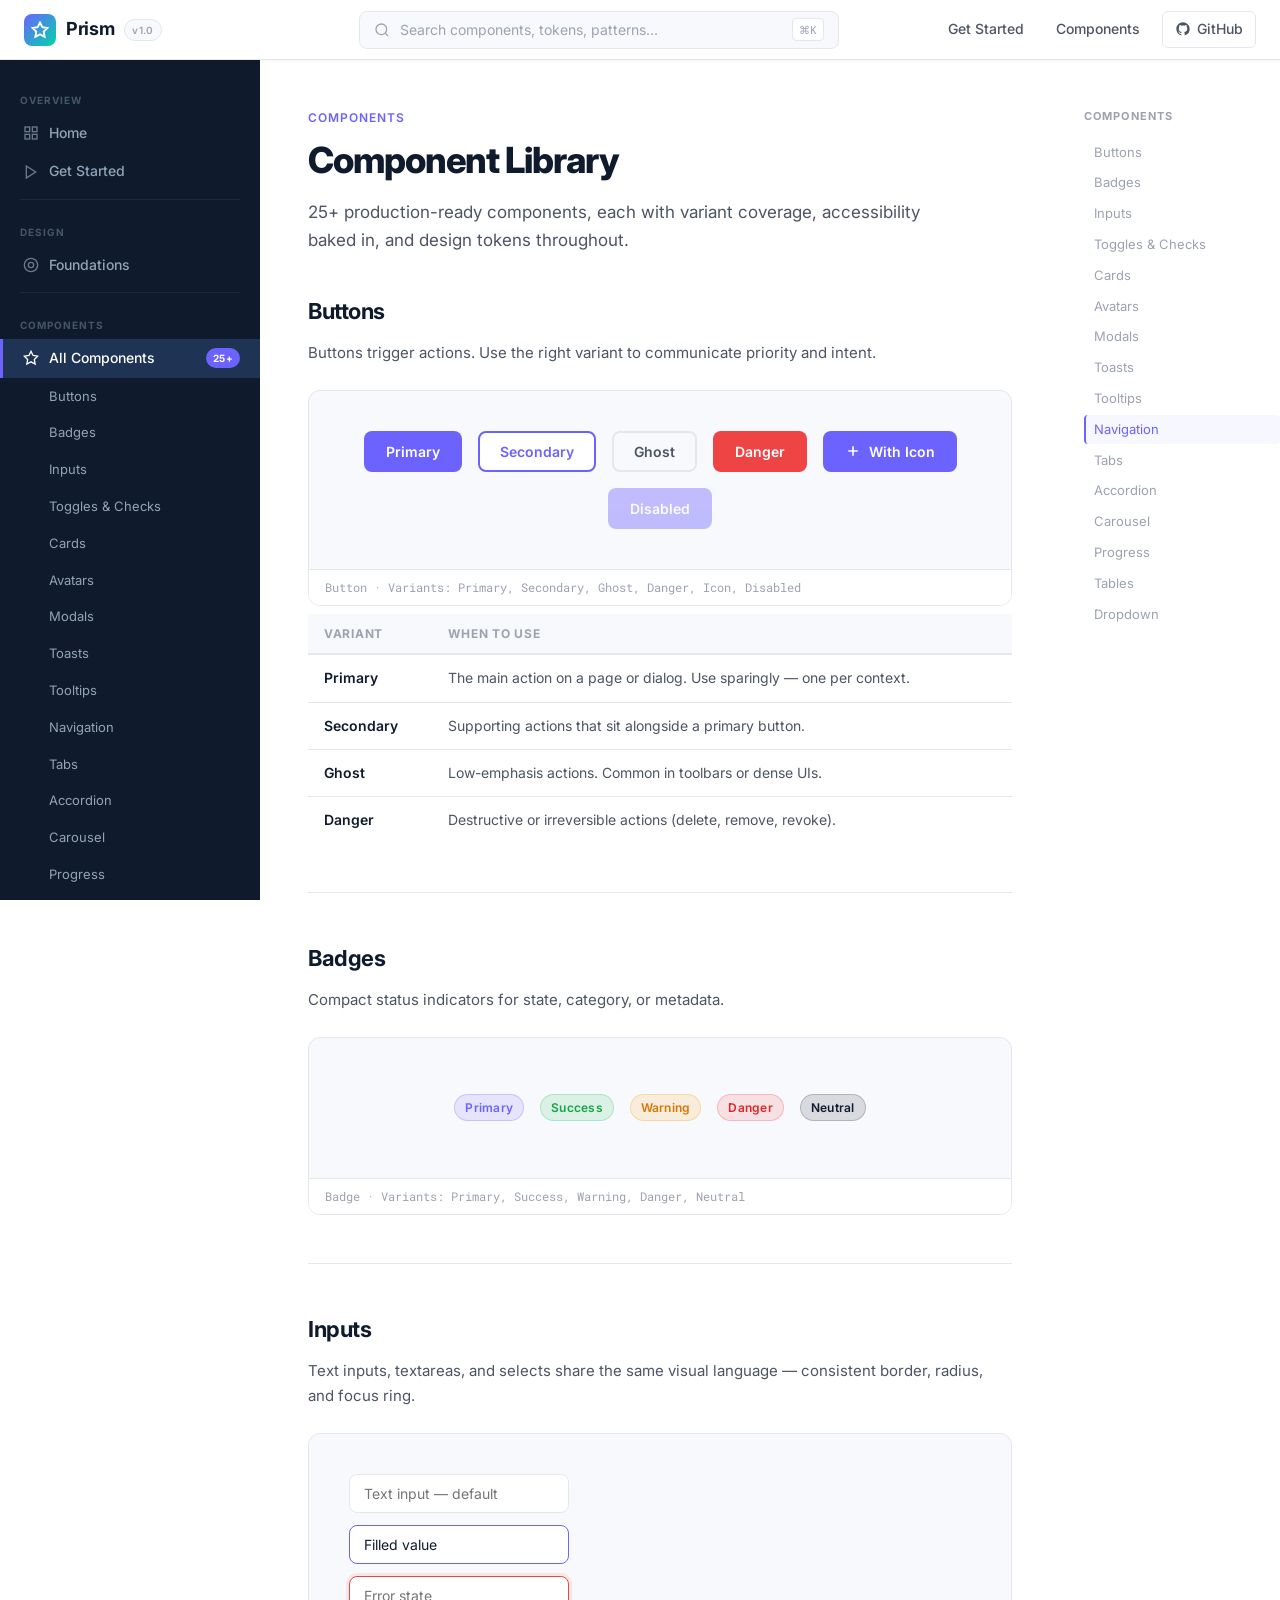
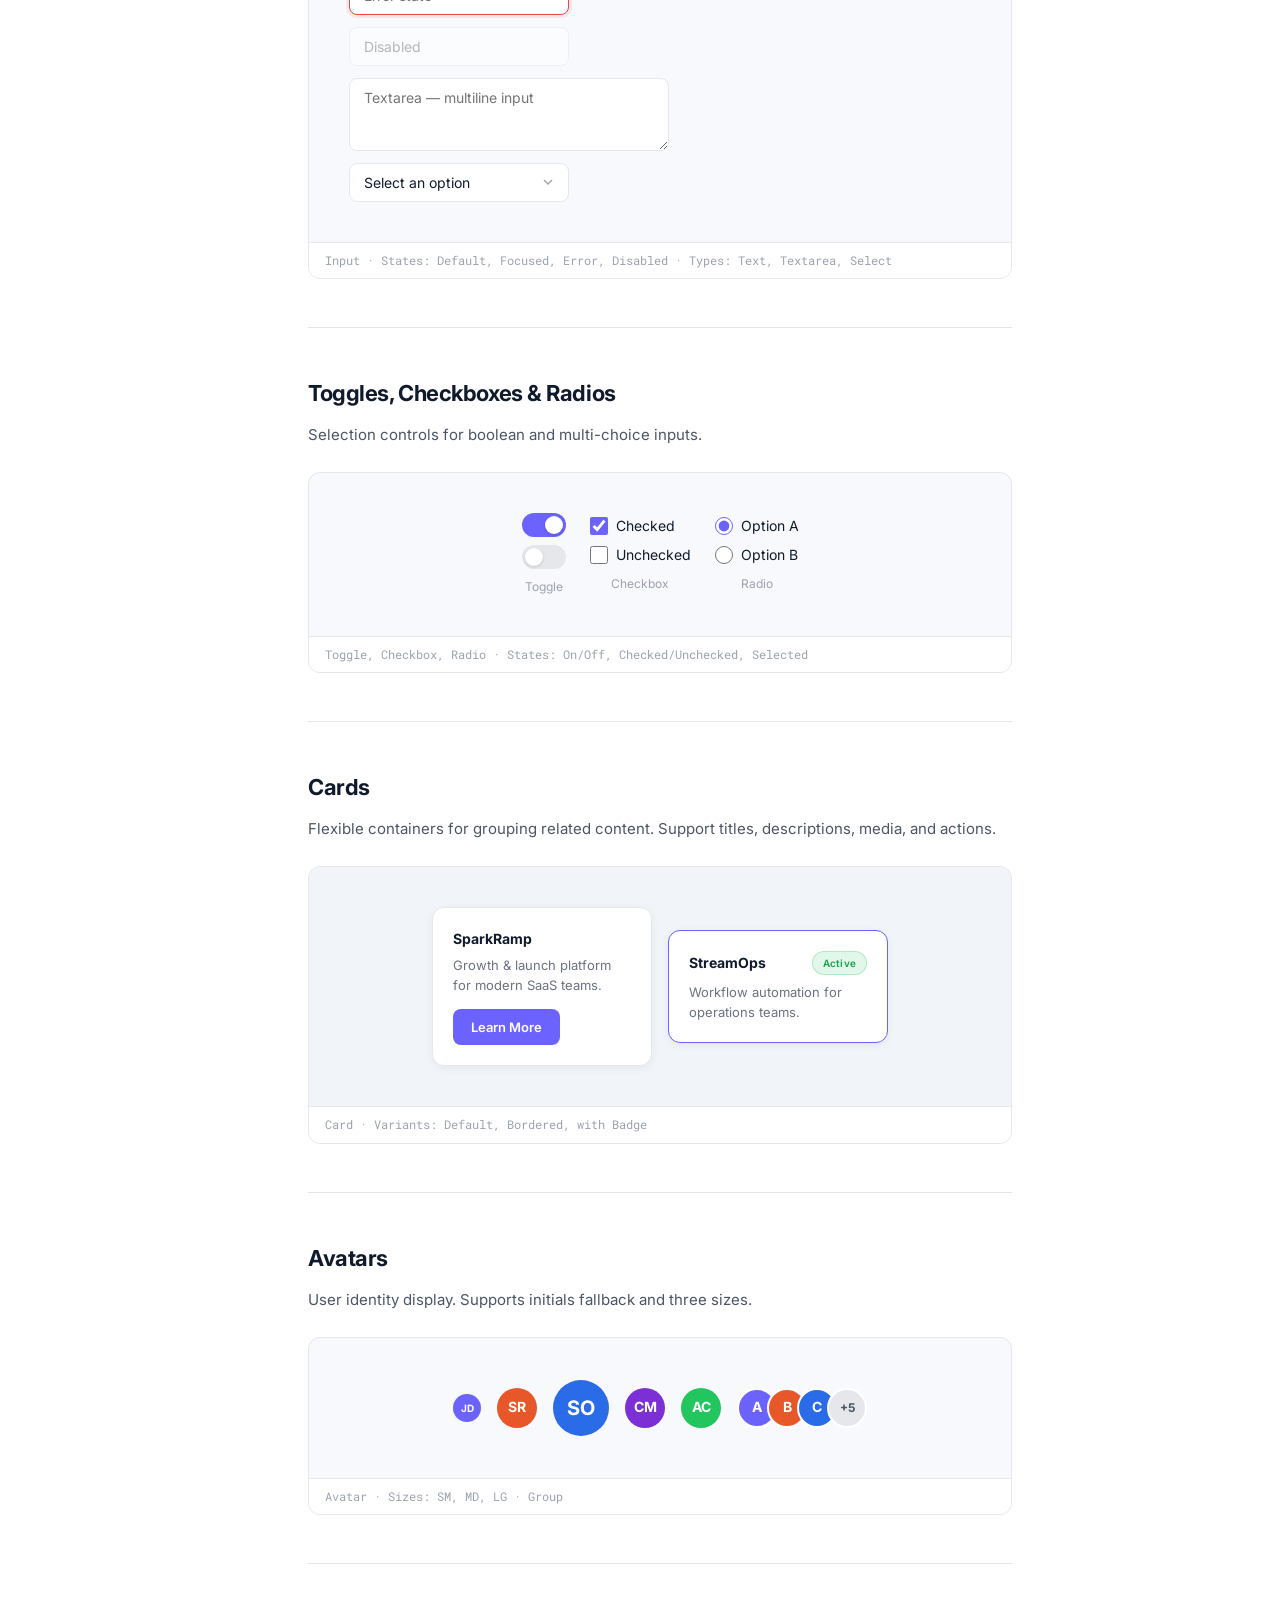
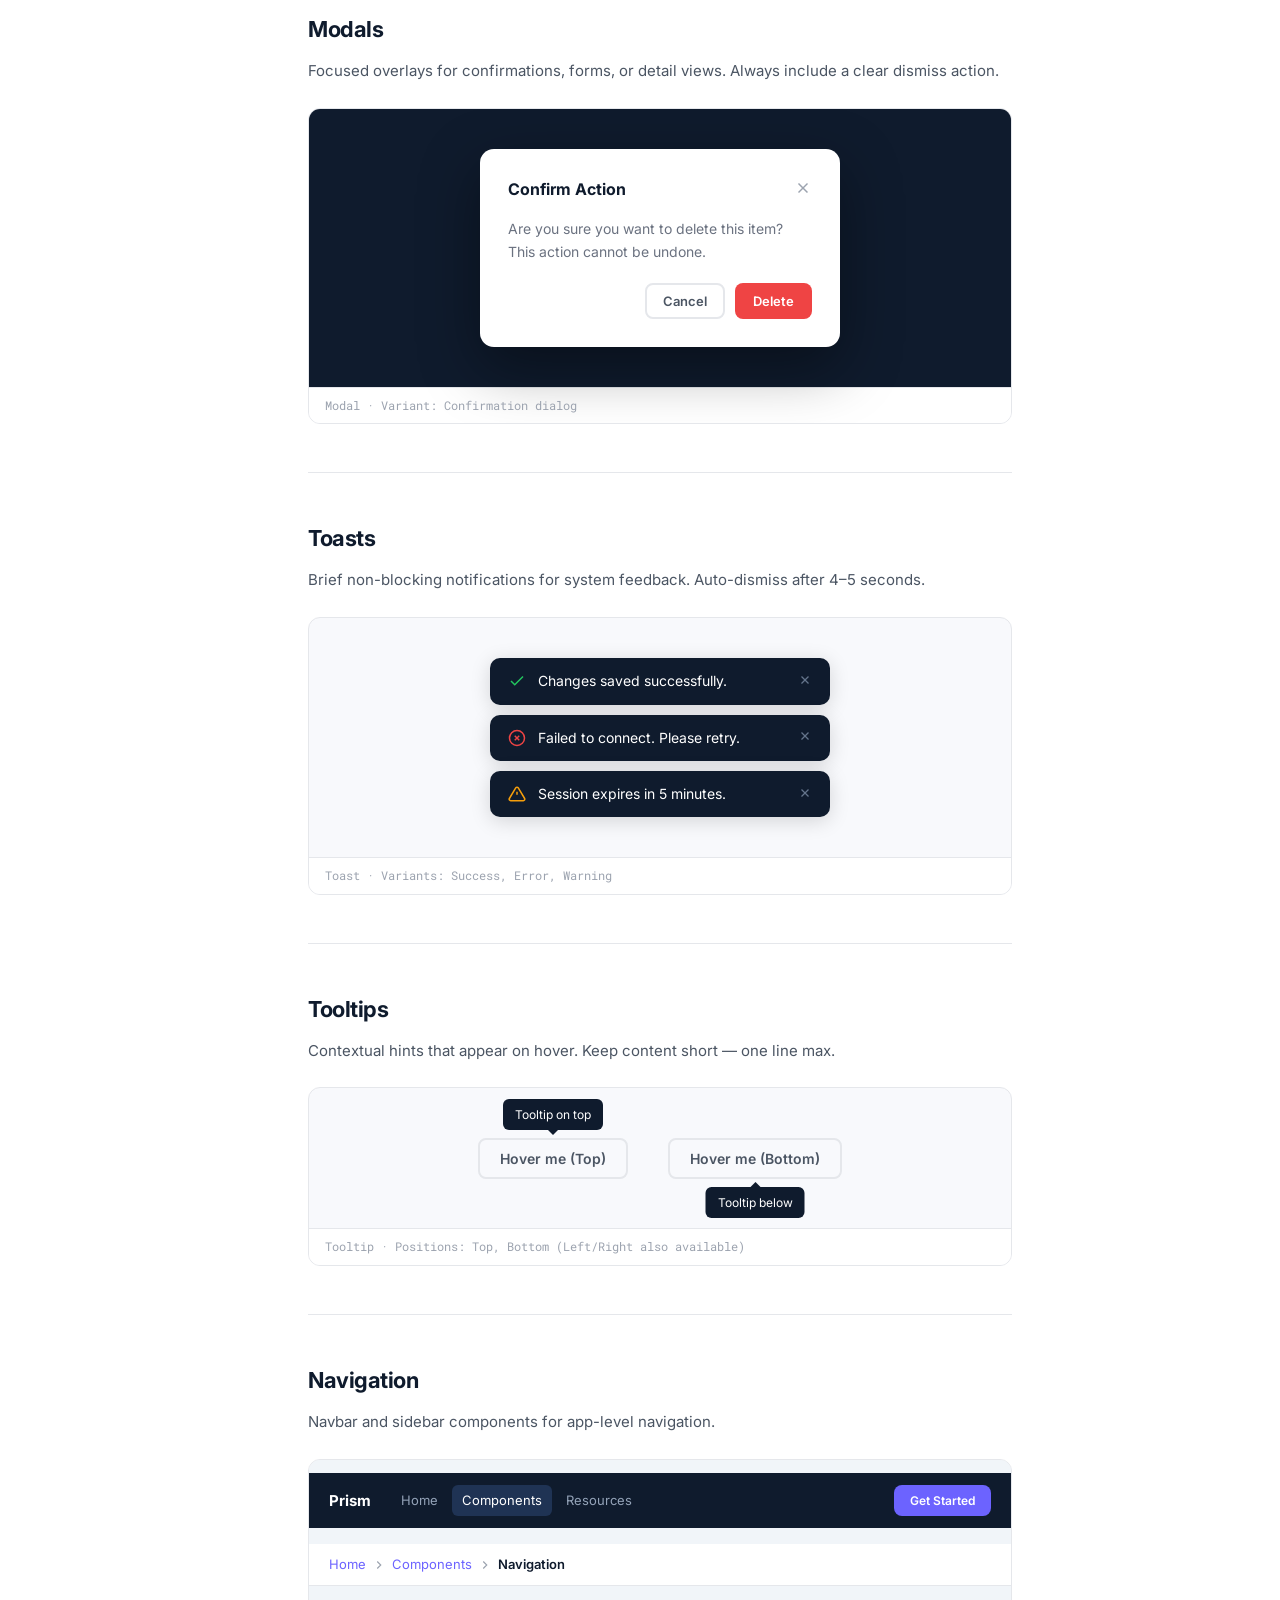
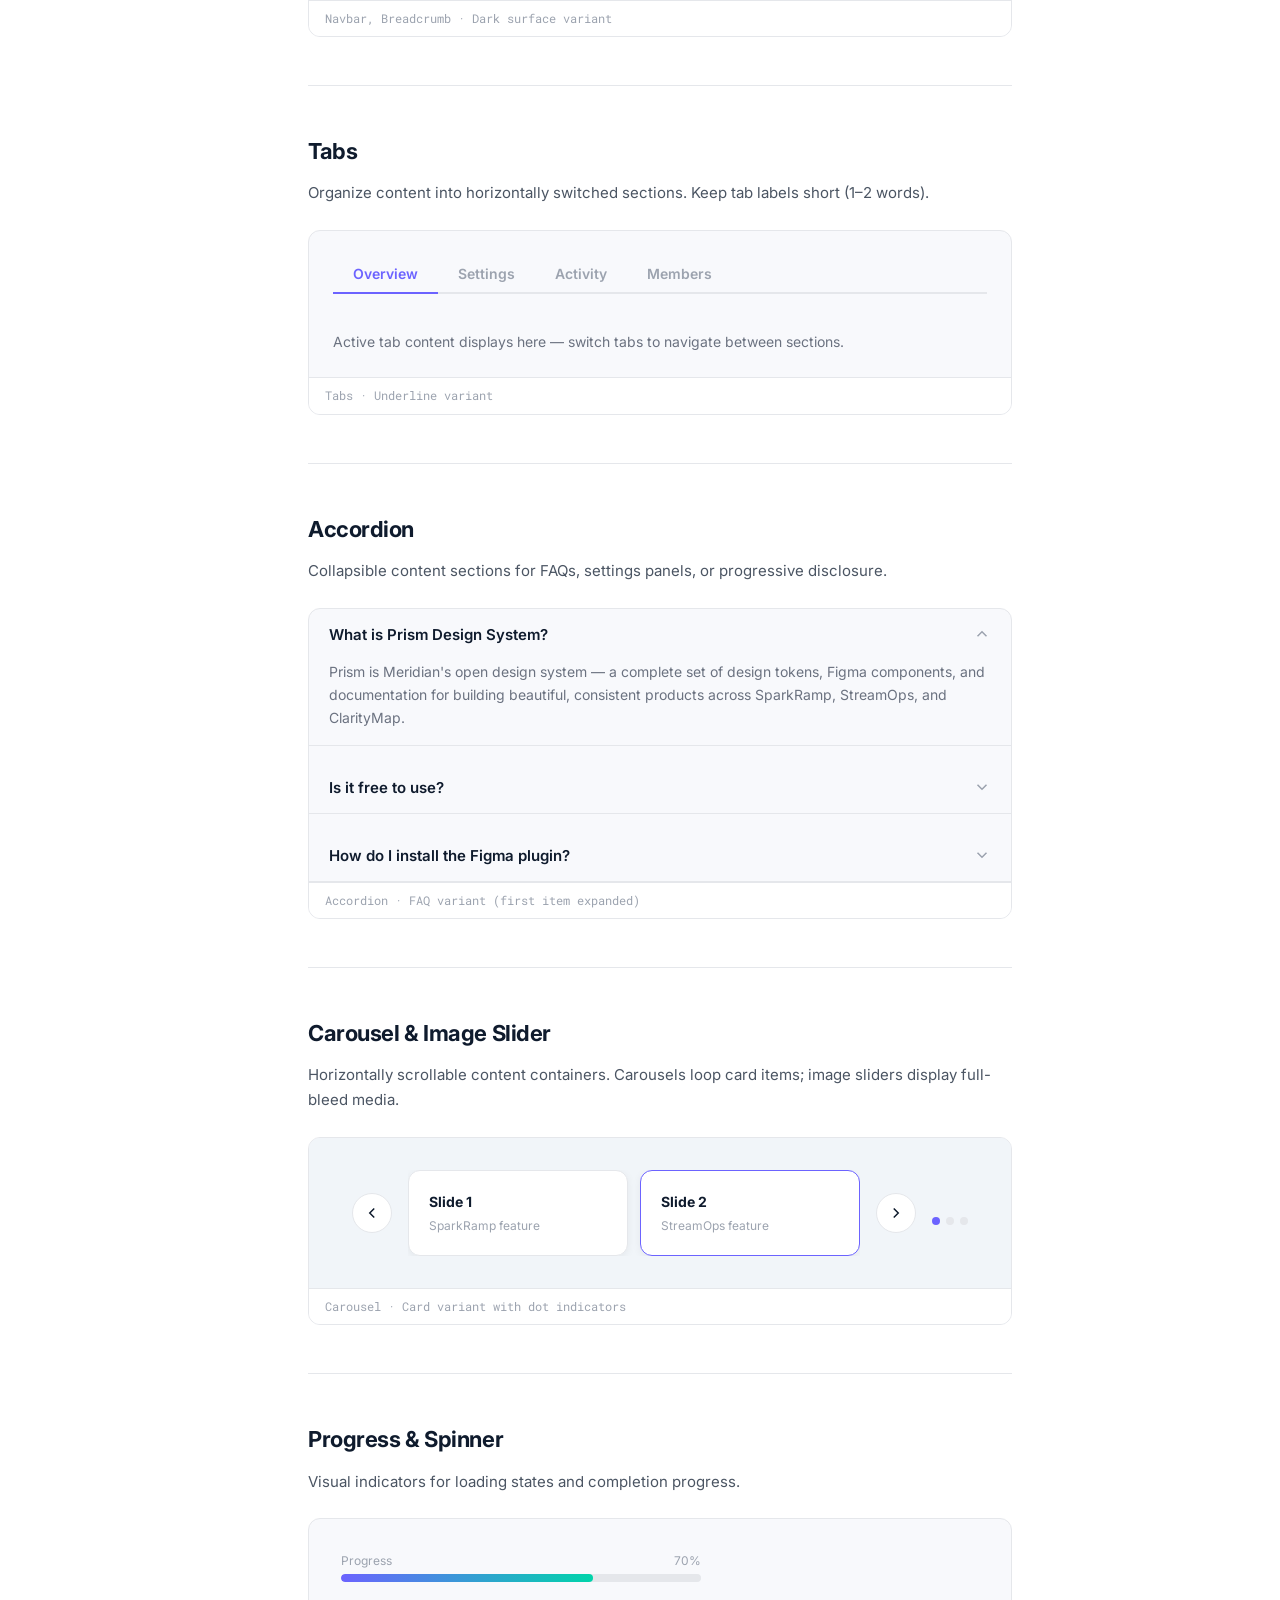
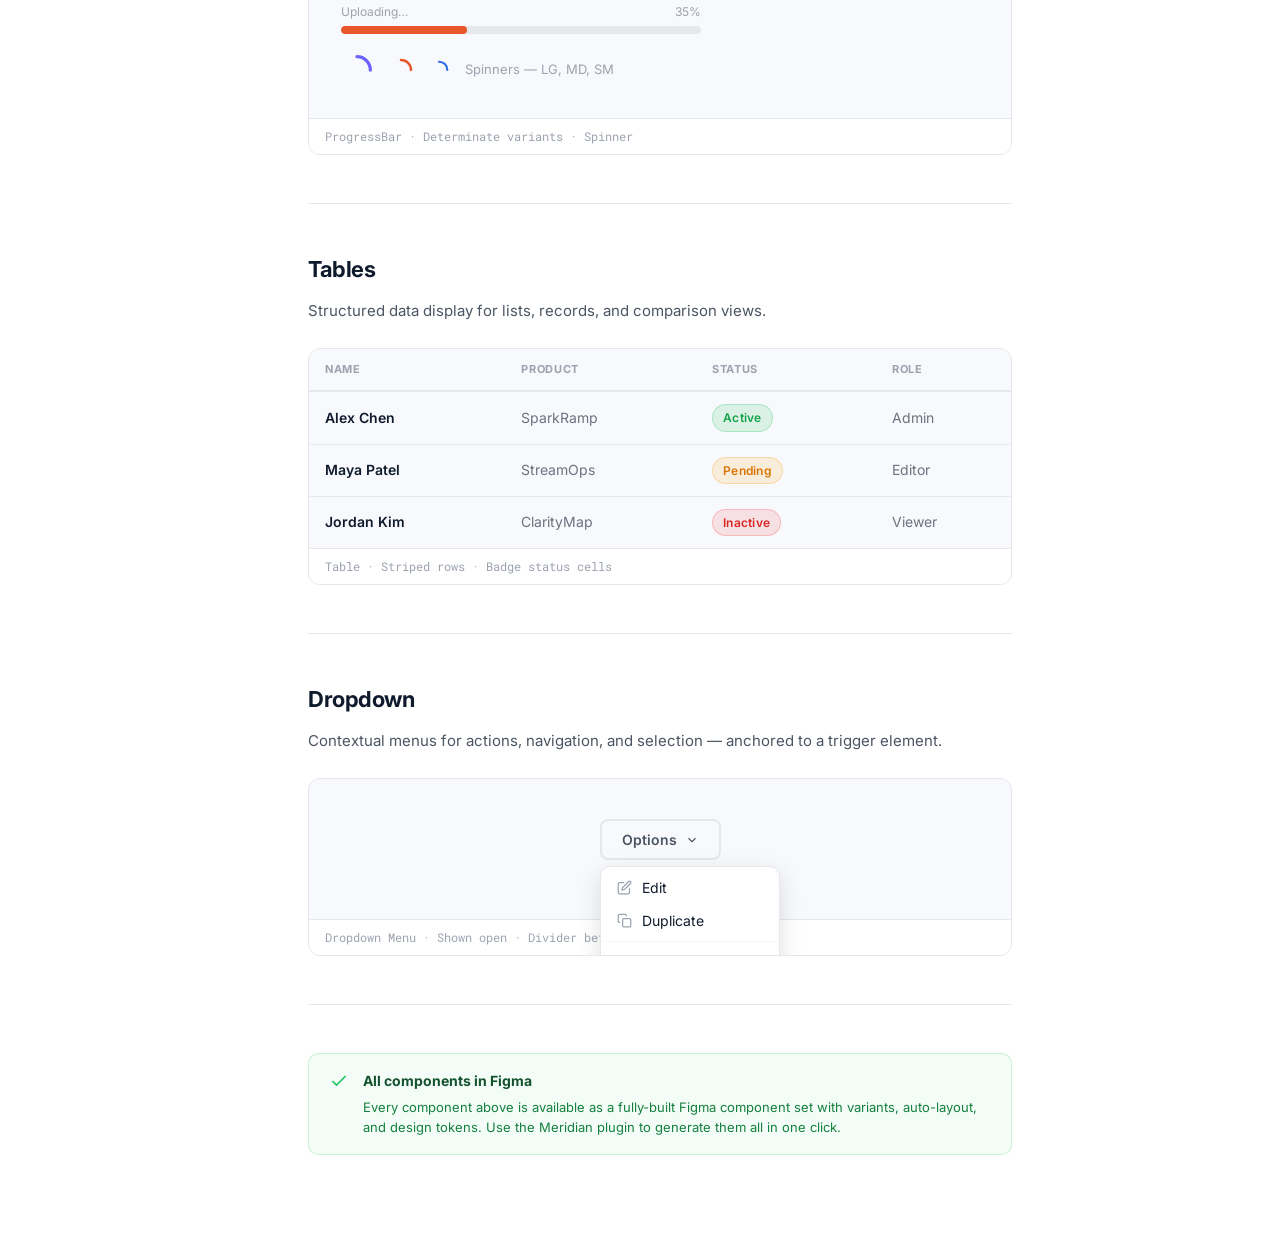
==== components.html @ f4a84293 "Add Prism Design System static documentation website Full static site (HTML/CSS/JS, no dependencies)" ====
<!DOCTYPE html>
<html lang="en">
<head>
  <meta charset="UTF-8">
  <meta name="viewport" content="width=device-width, initial-scale=1.0">
  <title>Components — Prism Design System</title>
  <meta name="description" content="Browse all 25+ production-ready Prism components with live previews.">
  <link rel="preconnect" href="https://fonts.googleapis.com">
  <link rel="preconnect" href="https://fonts.gstatic.com" crossorigin>
  <link href="https://fonts.googleapis.com/css2?family=Inter:wght@400;500;600;700;800;900&family=Roboto+Mono:wght@400;500&display=swap" rel="stylesheet">
  <link rel="stylesheet" href="css/styles.css">
</head>
<body>

<header class="topbar">
  <div class="topbar-left">
    <button class="menu-toggle" id="menuToggle" aria-label="Toggle sidebar">
      <svg viewBox="0 0 24 24" fill="none" stroke="currentColor" stroke-width="2"><line x1="3" y1="6" x2="21" y2="6"/><line x1="3" y1="12" x2="21" y2="12"/><line x1="3" y1="18" x2="21" y2="18"/></svg>
    </button>
    <a class="topbar-logo" href="index.html">
      <div class="topbar-logo-mark">
        <svg viewBox="0 0 24 24" fill="none" stroke="white" stroke-width="2.5"><polygon points="12 2 15.09 8.26 22 9.27 17 14.14 18.18 21.02 12 17.77 5.82 21.02 7 14.14 2 9.27 8.91 8.26 12 2"/></svg>
      </div>
      <span class="topbar-logo-name">Prism</span>
      <span class="topbar-logo-version">v1.0</span>
    </a>
  </div>
  <div class="topbar-center">
    <div class="search-bar">
      <svg width="16" height="16" viewBox="0 0 24 24" fill="none" stroke="currentColor" stroke-width="2"><circle cx="11" cy="11" r="8"/><line x1="21" y1="21" x2="16.65" y2="16.65"/></svg>
      <input type="text" id="searchInput" placeholder="Search components, tokens, patterns…">
      <span class="search-shortcut">⌘K</span>
    </div>
  </div>
  <div class="topbar-right">
    <a class="topbar-link" href="get-started.html">Get Started</a>
    <a class="topbar-link" href="components.html">Components</a>
    <a class="topbar-github" href="https://github.com/svesplana/Prism-Design-System" target="_blank">
      <svg viewBox="0 0 24 24" fill="currentColor"><path d="M12 2C6.477 2 2 6.484 2 12.017c0 4.425 2.865 8.18 6.839 9.504.5.092.682-.217.682-.483 0-.237-.008-.868-.013-1.703-2.782.605-3.369-1.343-3.369-1.343-.454-1.158-1.11-1.466-1.11-1.466-.908-.62.069-.608.069-.608 1.003.07 1.531 1.032 1.531 1.032.892 1.53 2.341 1.088 2.91.832.092-.647.35-1.088.636-1.338-2.22-.253-4.555-1.113-4.555-4.951 0-1.093.39-1.988 1.029-2.688-.103-.253-.446-1.272.098-2.65 0 0 .84-.27 2.75 1.026A9.564 9.564 0 0112 6.844c.85.004 1.705.115 2.504.337 1.909-1.296 2.747-1.027 2.747-1.027.546 1.379.202 2.398.1 2.651.64.7 1.028 1.595 1.028 2.688 0 3.848-2.339 4.695-4.566 4.943.359.309.678.92.678 1.855 0 1.338-.012 2.419-.012 2.747 0 .268.18.58.688.482A10.019 10.019 0 0022 12.017C22 6.484 17.522 2 12 2z"/></svg>
      GitHub
    </a>
  </div>
</header>

<div class="sidebar-overlay" id="sidebarOverlay"></div>

<div class="layout">
  <nav class="sidebar">
    <div class="sidebar-nav">
      <span class="sidebar-section-label">Overview</span>
      <a class="sidebar-item" href="index.html">
        <svg viewBox="0 0 24 24" fill="none" stroke="currentColor" stroke-width="2"><rect x="3" y="3" width="7" height="7"/><rect x="14" y="3" width="7" height="7"/><rect x="14" y="14" width="7" height="7"/><rect x="3" y="14" width="7" height="7"/></svg>
        Home
      </a>
      <a class="sidebar-item" href="get-started.html">
        <svg viewBox="0 0 24 24" fill="none" stroke="currentColor" stroke-width="2"><polygon points="5 3 19 12 5 21 5 3"/></svg>
        Get Started
      </a>

      <div class="sidebar-divider"></div>
      <span class="sidebar-section-label">Design</span>
      <a class="sidebar-item" href="foundations.html">
        <svg viewBox="0 0 24 24" fill="none" stroke="currentColor" stroke-width="2"><circle cx="12" cy="12" r="10"/><circle cx="12" cy="12" r="4"/></svg>
        Foundations
      </a>

      <div class="sidebar-divider"></div>
      <span class="sidebar-section-label">Components</span>
      <a class="sidebar-item active" href="components.html">
        <svg viewBox="0 0 24 24" fill="none" stroke="currentColor" stroke-width="2"><path d="M12 2l3.09 6.26L22 9.27l-5 4.87 1.18 6.88L12 17.77l-6.18 3.25L7 14.14 2 9.27l6.91-1.01L12 2z"/></svg>
        All Components
        <span class="sidebar-badge">25+</span>
      </a>
      <div class="sidebar-sub">
        <a class="sidebar-item" href="#buttons">Buttons</a>
        <a class="sidebar-item" href="#badges">Badges</a>
        <a class="sidebar-item" href="#inputs">Inputs</a>
        <a class="sidebar-item" href="#toggles">Toggles & Checks</a>
        <a class="sidebar-item" href="#cards">Cards</a>
        <a class="sidebar-item" href="#avatars">Avatars</a>
        <a class="sidebar-item" href="#modals">Modals</a>
        <a class="sidebar-item" href="#toasts">Toasts</a>
        <a class="sidebar-item" href="#tooltips">Tooltips</a>
        <a class="sidebar-item" href="#navigation">Navigation</a>
        <a class="sidebar-item" href="#tabs">Tabs</a>
        <a class="sidebar-item" href="#accordion">Accordion</a>
        <a class="sidebar-item" href="#carousel">Carousel</a>
        <a class="sidebar-item" href="#progress">Progress</a>
        <a class="sidebar-item" href="#tables">Tables</a>
        <a class="sidebar-item" href="#dropdown">Dropdown</a>
      </div>

      <div class="sidebar-divider"></div>
      <span class="sidebar-section-label">Resources</span>
      <a class="sidebar-item" href="resources.html">
        <svg viewBox="0 0 24 24" fill="none" stroke="currentColor" stroke-width="2"><path d="M21 15v4a2 2 0 01-2 2H5a2 2 0 01-2-2v-4"/><polyline points="17 8 12 3 7 8"/><line x1="12" y1="3" x2="12" y2="15"/></svg>
        Downloads & Tokens
      </a>
    </div>
  </nav>

  <div class="main">
    <div class="content">
      <p class="page-eyebrow">Components</p>
      <h1 class="page-title">Component Library</h1>
      <p class="page-lead">25+ production-ready components, each with variant coverage, accessibility baked in, and design tokens throughout.</p>

      <!-- BUTTONS -->
      <h2 class="section-title" id="buttons">Buttons</h2>
      <p class="section-desc">Buttons trigger actions. Use the right variant to communicate priority and intent.</p>

      <div class="component-preview">
        <div class="component-preview-inner">
          <button class="demo-btn demo-btn-primary">Primary</button>
          <button class="demo-btn demo-btn-secondary">Secondary</button>
          <button class="demo-btn demo-btn-ghost">Ghost</button>
          <button class="demo-btn demo-btn-danger">Danger</button>
          <button class="demo-btn demo-btn-primary" style="display:inline-flex;align-items:center;gap:8px;">
            <svg width="16" height="16" viewBox="0 0 24 24" fill="none" stroke="currentColor" stroke-width="2.5"><line x1="12" y1="5" x2="12" y2="19"/><line x1="5" y1="12" x2="19" y2="12"/></svg>
            With Icon
          </button>
          <button class="demo-btn demo-btn-primary" style="opacity:0.4;cursor:not-allowed;" disabled>Disabled</button>
        </div>
        <div class="component-preview-label">Button · Variants: Primary, Secondary, Ghost, Danger, Icon, Disabled</div>
      </div>

      <table class="doc-table">
        <thead><tr><th>Variant</th><th>When to use</th></tr></thead>
        <tbody>
          <tr><td>Primary</td><td>The main action on a page or dialog. Use sparingly — one per context.</td></tr>
          <tr><td>Secondary</td><td>Supporting actions that sit alongside a primary button.</td></tr>
          <tr><td>Ghost</td><td>Low-emphasis actions. Common in toolbars or dense UIs.</td></tr>
          <tr><td>Danger</td><td>Destructive or irreversible actions (delete, remove, revoke).</td></tr>
        </tbody>
      </table>

      <div class="divider"></div>

      <!-- BADGES -->
      <h2 class="section-title" id="badges">Badges</h2>
      <p class="section-desc">Compact status indicators for state, category, or metadata.</p>

      <div class="component-preview">
        <div class="component-preview-inner">
          <span class="demo-badge demo-badge-primary">Primary</span>
          <span class="demo-badge demo-badge-success">Success</span>
          <span class="demo-badge demo-badge-warning">Warning</span>
          <span class="demo-badge demo-badge-danger">Danger</span>
          <span class="demo-badge" style="background:#0F1B2D22;color:#0F1B2D;border:1px solid #0F1B2D33;">Neutral</span>
        </div>
        <div class="component-preview-label">Badge · Variants: Primary, Success, Warning, Danger, Neutral</div>
      </div>

      <div class="divider"></div>

      <!-- INPUTS -->
      <h2 class="section-title" id="inputs">Inputs</h2>
      <p class="section-desc">Text inputs, textareas, and selects share the same visual language — consistent border, radius, and focus ring.</p>

      <div class="component-preview">
        <div class="component-preview-inner" style="flex-direction:column;align-items:flex-start;gap:12px;">
          <input class="demo-input" type="text" placeholder="Text input — default">
          <input class="demo-input" type="text" value="Filled value" style="border-color:#6C63FF;">
          <input class="demo-input" type="text" placeholder="Error state" style="border-color:#EF4444;box-shadow:0 0 0 3px #EF44441A;">
          <input class="demo-input" type="text" placeholder="Disabled" disabled style="opacity:0.5;cursor:not-allowed;">
          <textarea class="demo-input" rows="3" placeholder="Textarea — multiline input" style="width:320px;resize:vertical;"></textarea>
          <select class="demo-input" style="appearance:none;background-image:url('data:image/svg+xml,%3Csvg xmlns=%22http://www.w3.org/2000/svg%22 width=%2216%22 height=%2216%22 viewBox=%220 0 24 24%22 fill=%22none%22 stroke=%22%239CA3AF%22 stroke-width=%222%22%3E%3Cpolyline points=%226 9 12 15 18 9%22/%3E%3C/svg%3E');background-repeat:no-repeat;background-position:right 12px center;padding-right:36px;">
            <option>Select an option</option>
            <option>SparkRamp</option>
            <option>StreamOps</option>
            <option>ClarityMap</option>
          </select>
        </div>
        <div class="component-preview-label">Input · States: Default, Focused, Error, Disabled · Types: Text, Textarea, Select</div>
      </div>

      <div class="divider"></div>

      <!-- TOGGLES -->
      <h2 class="section-title" id="toggles">Toggles, Checkboxes & Radios</h2>
      <p class="section-desc">Selection controls for boolean and multi-choice inputs.</p>

      <div class="component-preview">
        <div class="component-preview-inner" style="gap:24px;">
          <!-- Toggle -->
          <div style="display:flex;flex-direction:column;align-items:center;gap:8px;">
            <div class="demo-toggle"></div>
            <div class="demo-toggle off"></div>
            <span style="font-size:12px;color:#9CA3AF;">Toggle</span>
          </div>
          <!-- Checkbox -->
          <div style="display:flex;flex-direction:column;align-items:center;gap:8px;">
            <div style="display:flex;flex-direction:column;gap:6px;">
              <label style="display:flex;align-items:center;gap:8px;cursor:pointer;">
                <input type="checkbox" checked style="width:18px;height:18px;accent-color:#6C63FF;">
                <span style="font-size:14px;color:#0F1B2D;">Checked</span>
              </label>
              <label style="display:flex;align-items:center;gap:8px;cursor:pointer;">
                <input type="checkbox" style="width:18px;height:18px;accent-color:#6C63FF;">
                <span style="font-size:14px;color:#0F1B2D;">Unchecked</span>
              </label>
            </div>
            <span style="font-size:12px;color:#9CA3AF;">Checkbox</span>
          </div>
          <!-- Radio -->
          <div style="display:flex;flex-direction:column;align-items:center;gap:8px;">
            <div style="display:flex;flex-direction:column;gap:6px;">
              <label style="display:flex;align-items:center;gap:8px;cursor:pointer;">
                <input type="radio" name="demo-radio" checked style="width:18px;height:18px;accent-color:#6C63FF;">
                <span style="font-size:14px;color:#0F1B2D;">Option A</span>
              </label>
              <label style="display:flex;align-items:center;gap:8px;cursor:pointer;">
                <input type="radio" name="demo-radio" style="width:18px;height:18px;accent-color:#6C63FF;">
                <span style="font-size:14px;color:#0F1B2D;">Option B</span>
              </label>
            </div>
            <span style="font-size:12px;color:#9CA3AF;">Radio</span>
          </div>
        </div>
        <div class="component-preview-label">Toggle, Checkbox, Radio · States: On/Off, Checked/Unchecked, Selected</div>
      </div>

      <div class="divider"></div>

      <!-- CARDS -->
      <h2 class="section-title" id="cards">Cards</h2>
      <p class="section-desc">Flexible containers for grouping related content. Support titles, descriptions, media, and actions.</p>

      <div class="component-preview">
        <div class="component-preview-inner" style="background:#F1F5F9;">
          <div class="demo-card" style="width:220px;">
            <h4>SparkRamp</h4>
            <p style="font-size:13px;color:#6B7280;margin-bottom:14px;">Growth & launch platform for modern SaaS teams.</p>
            <button class="demo-btn demo-btn-primary" style="padding:8px 16px;font-size:13px;">Learn More</button>
          </div>
          <div class="demo-card" style="width:220px;border-color:#6C63FF;">
            <div style="display:flex;align-items:center;justify-content:space-between;margin-bottom:8px;">
              <h4 style="margin:0;">StreamOps</h4>
              <span class="demo-badge demo-badge-success" style="font-size:10px;">Active</span>
            </div>
            <p style="font-size:13px;color:#6B7280;">Workflow automation for operations teams.</p>
          </div>
        </div>
        <div class="component-preview-label">Card · Variants: Default, Bordered, with Badge</div>
      </div>

      <div class="divider"></div>

      <!-- AVATARS -->
      <h2 class="section-title" id="avatars">Avatars</h2>
      <p class="section-desc">User identity display. Supports initials fallback and three sizes.</p>

      <div class="component-preview">
        <div class="component-preview-inner">
          <div class="demo-avatar demo-avatar-sm" style="background:#6C63FF;">JD</div>
          <div class="demo-avatar" style="background:#E8572A;">SR</div>
          <div class="demo-avatar demo-avatar-lg" style="background:#2A6BE8;">SO</div>
          <div class="demo-avatar" style="background:#7B2FD4;">CM</div>
          <div class="demo-avatar" style="background:#22C55E;">AC</div>
          <!-- Avatar group -->
          <div style="display:flex;">
            <div class="demo-avatar" style="background:#6C63FF;border:2px solid white;margin-right:-10px;">A</div>
            <div class="demo-avatar" style="background:#E8572A;border:2px solid white;margin-right:-10px;">B</div>
            <div class="demo-avatar" style="background:#2A6BE8;border:2px solid white;margin-right:-10px;">C</div>
            <div class="demo-avatar" style="background:#E5E7EB;color:#4B5563;border:2px solid white;font-size:12px;">+5</div>
          </div>
        </div>
        <div class="component-preview-label">Avatar · Sizes: SM, MD, LG · Group</div>
      </div>

      <div class="divider"></div>

      <!-- MODALS -->
      <h2 class="section-title" id="modals">Modals</h2>
      <p class="section-desc">Focused overlays for confirmations, forms, or detail views. Always include a clear dismiss action.</p>

      <div class="component-preview">
        <div class="component-preview-inner" style="background:#0F1B2D;">
          <div style="background:white;border-radius:14px;padding:28px;width:360px;box-shadow:0 20px 60px rgba(0,0,0,0.4);">
            <div style="display:flex;align-items:center;justify-content:space-between;margin-bottom:16px;">
              <h4 style="font-size:16px;font-weight:700;color:#0F1B2D;">Confirm Action</h4>
              <button style="background:none;border:none;cursor:pointer;color:#9CA3AF;line-height:1;">
                <svg width="18" height="18" viewBox="0 0 24 24" fill="none" stroke="currentColor" stroke-width="2"><line x1="18" y1="6" x2="6" y2="18"/><line x1="6" y1="6" x2="18" y2="18"/></svg>
              </button>
            </div>
            <p style="font-size:14px;color:#6B7280;line-height:1.6;margin-bottom:20px;">Are you sure you want to delete this item? This action cannot be undone.</p>
            <div style="display:flex;gap:10px;justify-content:flex-end;">
              <button class="demo-btn demo-btn-ghost" style="padding:8px 16px;font-size:13px;">Cancel</button>
              <button class="demo-btn demo-btn-danger" style="padding:8px 16px;font-size:13px;">Delete</button>
            </div>
          </div>
        </div>
        <div class="component-preview-label">Modal · Variant: Confirmation dialog</div>
      </div>

      <div class="divider"></div>

      <!-- TOASTS -->
      <h2 class="section-title" id="toasts">Toasts</h2>
      <p class="section-desc">Brief non-blocking notifications for system feedback. Auto-dismiss after 4–5 seconds.</p>

      <div class="component-preview">
        <div class="component-preview-inner" style="flex-direction:column;gap:10px;">
          <div style="display:flex;align-items:center;gap:12px;background:#0F1B2D;color:white;padding:12px 18px;border-radius:10px;font-size:14px;width:340px;box-shadow:0 4px 20px rgba(0,0,0,0.15);">
            <svg width="18" height="18" viewBox="0 0 24 24" fill="none" stroke="#22C55E" stroke-width="2"><polyline points="20 6 9 17 4 12"/></svg>
            <span style="flex:1;">Changes saved successfully.</span>
            <button style="background:none;border:none;color:#64748B;cursor:pointer;"><svg width="14" height="14" viewBox="0 0 24 24" fill="none" stroke="currentColor" stroke-width="2"><line x1="18" y1="6" x2="6" y2="18"/><line x1="6" y1="6" x2="18" y2="18"/></svg></button>
          </div>
          <div style="display:flex;align-items:center;gap:12px;background:#0F1B2D;color:white;padding:12px 18px;border-radius:10px;font-size:14px;width:340px;box-shadow:0 4px 20px rgba(0,0,0,0.15);">
            <svg width="18" height="18" viewBox="0 0 24 24" fill="none" stroke="#EF4444" stroke-width="2"><circle cx="12" cy="12" r="10"/><line x1="15" y1="9" x2="9" y2="15"/><line x1="9" y1="9" x2="15" y2="15"/></svg>
            <span style="flex:1;">Failed to connect. Please retry.</span>
            <button style="background:none;border:none;color:#64748B;cursor:pointer;"><svg width="14" height="14" viewBox="0 0 24 24" fill="none" stroke="currentColor" stroke-width="2"><line x1="18" y1="6" x2="6" y2="18"/><line x1="6" y1="6" x2="18" y2="18"/></svg></button>
          </div>
          <div style="display:flex;align-items:center;gap:12px;background:#0F1B2D;color:white;padding:12px 18px;border-radius:10px;font-size:14px;width:340px;box-shadow:0 4px 20px rgba(0,0,0,0.15);">
            <svg width="18" height="18" viewBox="0 0 24 24" fill="none" stroke="#F59E0B" stroke-width="2"><path d="M10.29 3.86L1.82 18a2 2 0 001.71 3h16.94a2 2 0 001.71-3L13.71 3.86a2 2 0 00-3.42 0z"/><line x1="12" y1="9" x2="12" y2="13"/><line x1="12" y1="17" x2="12.01" y2="17"/></svg>
            <span style="flex:1;">Session expires in 5 minutes.</span>
            <button style="background:none;border:none;color:#64748B;cursor:pointer;"><svg width="14" height="14" viewBox="0 0 24 24" fill="none" stroke="currentColor" stroke-width="2"><line x1="18" y1="6" x2="6" y2="18"/><line x1="6" y1="6" x2="18" y2="18"/></svg></button>
          </div>
        </div>
        <div class="component-preview-label">Toast · Variants: Success, Error, Warning</div>
      </div>

      <div class="divider"></div>

      <!-- TOOLTIPS -->
      <h2 class="section-title" id="tooltips">Tooltips</h2>
      <p class="section-desc">Contextual hints that appear on hover. Keep content short — one line max.</p>

      <div class="component-preview">
        <div class="component-preview-inner" style="gap:40px;">
          <div style="position:relative;display:inline-block;">
            <button class="demo-btn demo-btn-ghost">Hover me (Top)</button>
            <div style="position:absolute;bottom:calc(100% + 8px);left:50%;transform:translateX(-50%);background:#0F1B2D;color:white;font-size:12px;padding:6px 12px;border-radius:6px;white-space:nowrap;pointer-events:none;">Tooltip on top
              <div style="position:absolute;top:100%;left:50%;transform:translateX(-50%);border:5px solid transparent;border-top-color:#0F1B2D;"></div>
            </div>
          </div>
          <div style="position:relative;display:inline-block;">
            <button class="demo-btn demo-btn-ghost">Hover me (Bottom)</button>
            <div style="position:absolute;top:calc(100% + 8px);left:50%;transform:translateX(-50%);background:#0F1B2D;color:white;font-size:12px;padding:6px 12px;border-radius:6px;white-space:nowrap;pointer-events:none;">Tooltip below
              <div style="position:absolute;bottom:100%;left:50%;transform:translateX(-50%);border:5px solid transparent;border-bottom-color:#0F1B2D;"></div>
            </div>
          </div>
        </div>
        <div class="component-preview-label">Tooltip · Positions: Top, Bottom (Left/Right also available)</div>
      </div>

      <div class="divider"></div>

      <!-- NAVIGATION -->
      <h2 class="section-title" id="navigation">Navigation</h2>
      <p class="section-desc">Navbar and sidebar components for app-level navigation.</p>

      <div class="component-preview">
        <div class="component-preview-inner" style="flex-direction:column;padding:0;background:#F1F5F9;">
          <!-- Mini navbar demo -->
          <div style="width:100%;background:#0F1B2D;padding:12px 20px;display:flex;align-items:center;gap:20px;">
            <span style="font-weight:700;color:white;font-size:15px;">Prism</span>
            <div style="flex:1;display:flex;gap:4px;">
              <a style="color:#94A3B8;font-size:13px;padding:5px 10px;border-radius:6px;text-decoration:none;">Home</a>
              <a style="color:white;font-size:13px;padding:5px 10px;border-radius:6px;text-decoration:none;background:#1F3354;">Components</a>
              <a style="color:#94A3B8;font-size:13px;padding:5px 10px;border-radius:6px;text-decoration:none;">Resources</a>
            </div>
            <button class="demo-btn demo-btn-primary" style="padding:6px 14px;font-size:12px;">Get Started</button>
          </div>
          <!-- Breadcrumb -->
          <div style="width:100%;padding:10px 20px;background:white;border-bottom:1px solid #E5E7EB;font-size:13px;color:#9CA3AF;display:flex;gap:6px;align-items:center;">
            <span style="color:#6C63FF;">Home</span>
            <svg width="14" height="14" viewBox="0 0 24 24" fill="none" stroke="currentColor" stroke-width="2"><polyline points="9 18 15 12 9 6"/></svg>
            <span style="color:#6C63FF;">Components</span>
            <svg width="14" height="14" viewBox="0 0 24 24" fill="none" stroke="currentColor" stroke-width="2"><polyline points="9 18 15 12 9 6"/></svg>
            <span style="color:#0F1B2D;font-weight:600;">Navigation</span>
          </div>
        </div>
        <div class="component-preview-label">Navbar, Breadcrumb · Dark surface variant</div>
      </div>

      <div class="divider"></div>

      <!-- TABS -->
      <h2 class="section-title" id="tabs">Tabs</h2>
      <p class="section-desc">Organize content into horizontally switched sections. Keep tab labels short (1–2 words).</p>

      <div class="component-preview">
        <div class="component-preview-inner" style="flex-direction:column;align-items:flex-start;padding:24px;">
          <div style="display:flex;gap:0;border-bottom:2px solid #E5E7EB;width:100%;margin-bottom:20px;">
            <button style="padding:10px 20px;font-size:14px;font-weight:600;color:#6C63FF;border-bottom:2px solid #6C63FF;margin-bottom:-2px;background:none;border-top:none;border-left:none;border-right:none;cursor:pointer;">Overview</button>
            <button style="padding:10px 20px;font-size:14px;font-weight:600;color:#9CA3AF;border-bottom:2px solid transparent;margin-bottom:-2px;background:none;border-top:none;border-left:none;border-right:none;cursor:pointer;">Settings</button>
            <button style="padding:10px 20px;font-size:14px;font-weight:600;color:#9CA3AF;border-bottom:2px solid transparent;margin-bottom:-2px;background:none;border-top:none;border-left:none;border-right:none;cursor:pointer;">Activity</button>
            <button style="padding:10px 20px;font-size:14px;font-weight:600;color:#9CA3AF;border-bottom:2px solid transparent;margin-bottom:-2px;background:none;border-top:none;border-left:none;border-right:none;cursor:pointer;">Members</button>
          </div>
          <p style="font-size:14px;color:#6B7280;margin:0;">Active tab content displays here — switch tabs to navigate between sections.</p>
        </div>
        <div class="component-preview-label">Tabs · Underline variant</div>
      </div>

      <div class="divider"></div>

      <!-- ACCORDION -->
      <h2 class="section-title" id="accordion">Accordion</h2>
      <p class="section-desc">Collapsible content sections for FAQs, settings panels, or progressive disclosure.</p>

      <div class="component-preview">
        <div class="component-preview-inner" style="flex-direction:column;align-items:stretch;padding:0;width:100%;">
          <div style="border-bottom:1px solid #E5E7EB;">
            <button style="width:100%;padding:16px 20px;display:flex;align-items:center;justify-content:space-between;background:none;border:none;cursor:pointer;font-size:15px;font-weight:600;color:#0F1B2D;">
              What is Prism Design System?
              <svg width="18" height="18" viewBox="0 0 24 24" fill="none" stroke="#9CA3AF" stroke-width="2"><polyline points="18 15 12 9 6 15"/></svg>
            </button>
            <div style="padding:0 20px 16px;font-size:14px;color:#6B7280;line-height:1.65;">
              Prism is Meridian's open design system — a complete set of design tokens, Figma components, and documentation for building beautiful, consistent products across SparkRamp, StreamOps, and ClarityMap.
            </div>
          </div>
          <div style="border-bottom:1px solid #E5E7EB;">
            <button style="width:100%;padding:16px 20px;display:flex;align-items:center;justify-content:space-between;background:none;border:none;cursor:pointer;font-size:15px;font-weight:600;color:#0F1B2D;">
              Is it free to use?
              <svg width="18" height="18" viewBox="0 0 24 24" fill="none" stroke="#9CA3AF" stroke-width="2"><polyline points="6 9 12 15 18 9"/></svg>
            </button>
          </div>
          <div style="border-bottom:1px solid #E5E7EB;">
            <button style="width:100%;padding:16px 20px;display:flex;align-items:center;justify-content:space-between;background:none;border:none;cursor:pointer;font-size:15px;font-weight:600;color:#0F1B2D;">
              How do I install the Figma plugin?
              <svg width="18" height="18" viewBox="0 0 24 24" fill="none" stroke="#9CA3AF" stroke-width="2"><polyline points="6 9 12 15 18 9"/></svg>
            </button>
          </div>
        </div>
        <div class="component-preview-label">Accordion · FAQ variant (first item expanded)</div>
      </div>

      <div class="divider"></div>

      <!-- CAROUSEL -->
      <h2 class="section-title" id="carousel">Carousel & Image Slider</h2>
      <p class="section-desc">Horizontally scrollable content containers. Carousels loop card items; image sliders display full-bleed media.</p>

      <div class="component-preview">
        <div class="component-preview-inner" style="background:#F1F5F9;position:relative;overflow:hidden;padding:32px;">
          <!-- Slide -->
          <div style="display:flex;gap:16px;align-items:center;">
            <button style="width:40px;height:40px;border-radius:50%;background:white;border:1px solid #E5E7EB;display:flex;align-items:center;justify-content:center;cursor:pointer;flex-shrink:0;">
              <svg width="18" height="18" viewBox="0 0 24 24" fill="none" stroke="#0F1B2D" stroke-width="2"><polyline points="15 18 9 12 15 6"/></svg>
            </button>
            <div style="display:flex;gap:12px;overflow:hidden;">
              <div class="demo-card" style="min-width:180px;flex-shrink:0;">
                <h4 style="margin-bottom:4px;">Slide 1</h4>
                <p style="font-size:12px;color:#9CA3AF;margin:0;">SparkRamp feature</p>
              </div>
              <div class="demo-card" style="min-width:180px;flex-shrink:0;border-color:#6C63FF;">
                <h4 style="margin-bottom:4px;">Slide 2</h4>
                <p style="font-size:12px;color:#9CA3AF;margin:0;">StreamOps feature</p>
              </div>
            </div>
            <button style="width:40px;height:40px;border-radius:50%;background:white;border:1px solid #E5E7EB;display:flex;align-items:center;justify-content:center;cursor:pointer;flex-shrink:0;">
              <svg width="18" height="18" viewBox="0 0 24 24" fill="none" stroke="#0F1B2D" stroke-width="2"><polyline points="9 18 15 12 9 6"/></svg>
            </button>
          </div>
          <!-- Dots -->
          <div style="display:flex;gap:6px;justify-content:center;margin-top:16px;">
            <div style="width:8px;height:8px;border-radius:50%;background:#6C63FF;"></div>
            <div style="width:8px;height:8px;border-radius:50%;background:#E5E7EB;"></div>
            <div style="width:8px;height:8px;border-radius:50%;background:#E5E7EB;"></div>
          </div>
        </div>
        <div class="component-preview-label">Carousel · Card variant with dot indicators</div>
      </div>

      <div class="divider"></div>

      <!-- PROGRESS -->
      <h2 class="section-title" id="progress">Progress & Spinner</h2>
      <p class="section-desc">Visual indicators for loading states and completion progress.</p>

      <div class="component-preview">
        <div class="component-preview-inner" style="flex-direction:column;gap:20px;align-items:flex-start;padding:32px;">
          <!-- Progress bars -->
          <div style="width:100%;max-width:360px;">
            <div style="display:flex;justify-content:space-between;margin-bottom:4px;font-size:12px;color:#9CA3AF;">
              <span>Progress</span><span>70%</span>
            </div>
            <div style="height:8px;background:#E5E7EB;border-radius:999px;overflow:hidden;">
              <div style="width:70%;height:100%;background:linear-gradient(90deg,#6C63FF,#00D4AA);border-radius:999px;"></div>
            </div>
          </div>
          <div style="width:100%;max-width:360px;">
            <div style="display:flex;justify-content:space-between;margin-bottom:4px;font-size:12px;color:#9CA3AF;">
              <span>Uploading…</span><span>35%</span>
            </div>
            <div style="height:8px;background:#E5E7EB;border-radius:999px;overflow:hidden;">
              <div style="width:35%;height:100%;background:#E8572A;border-radius:999px;"></div>
            </div>
          </div>
          <!-- Spinner -->
          <div style="display:flex;align-items:center;gap:16px;">
            <svg width="32" height="32" viewBox="0 0 24 24" fill="none" stroke="#6C63FF" stroke-width="2.5" style="animation:spin 0.8s linear infinite;">
              <path d="M12 2a10 10 0 0110 10" stroke-linecap="round"/>
            </svg>
            <svg width="24" height="24" viewBox="0 0 24 24" fill="none" stroke="#E8572A" stroke-width="2.5" style="animation:spin 0.8s linear infinite;">
              <path d="M12 2a10 10 0 0110 10" stroke-linecap="round"/>
            </svg>
            <svg width="20" height="20" viewBox="0 0 24 24" fill="none" stroke="#2A6BE8" stroke-width="2.5" style="animation:spin 0.8s linear infinite;">
              <path d="M12 2a10 10 0 0110 10" stroke-linecap="round"/>
            </svg>
            <span style="font-size:13px;color:#9CA3AF;">Spinners — LG, MD, SM</span>
          </div>
        </div>
        <div class="component-preview-label">ProgressBar · Determinate variants · Spinner</div>
      </div>

      <div class="divider"></div>

      <!-- TABLES -->
      <h2 class="section-title" id="tables">Tables</h2>
      <p class="section-desc">Structured data display for lists, records, and comparison views.</p>

      <div class="component-preview">
        <div class="component-preview-inner" style="padding:0;">
          <table style="width:100%;border-collapse:collapse;font-size:14px;">
            <thead>
              <tr style="background:#F8F9FC;">
                <th style="padding:12px 16px;text-align:left;font-size:11px;font-weight:700;text-transform:uppercase;letter-spacing:0.06em;color:#9CA3AF;border-bottom:2px solid #E5E7EB;">Name</th>
                <th style="padding:12px 16px;text-align:left;font-size:11px;font-weight:700;text-transform:uppercase;letter-spacing:0.06em;color:#9CA3AF;border-bottom:2px solid #E5E7EB;">Product</th>
                <th style="padding:12px 16px;text-align:left;font-size:11px;font-weight:700;text-transform:uppercase;letter-spacing:0.06em;color:#9CA3AF;border-bottom:2px solid #E5E7EB;">Status</th>
                <th style="padding:12px 16px;text-align:left;font-size:11px;font-weight:700;text-transform:uppercase;letter-spacing:0.06em;color:#9CA3AF;border-bottom:2px solid #E5E7EB;">Role</th>
              </tr>
            </thead>
            <tbody>
              <tr>
                <td style="padding:12px 16px;border-bottom:1px solid #E5E7EB;font-weight:600;color:#0F1B2D;">Alex Chen</td>
                <td style="padding:12px 16px;border-bottom:1px solid #E5E7EB;color:#6B7280;">SparkRamp</td>
                <td style="padding:12px 16px;border-bottom:1px solid #E5E7EB;"><span class="demo-badge demo-badge-success">Active</span></td>
                <td style="padding:12px 16px;border-bottom:1px solid #E5E7EB;color:#6B7280;">Admin</td>
              </tr>
              <tr style="background:#F8F9FC;">
                <td style="padding:12px 16px;border-bottom:1px solid #E5E7EB;font-weight:600;color:#0F1B2D;">Maya Patel</td>
                <td style="padding:12px 16px;border-bottom:1px solid #E5E7EB;color:#6B7280;">StreamOps</td>
                <td style="padding:12px 16px;border-bottom:1px solid #E5E7EB;"><span class="demo-badge demo-badge-warning">Pending</span></td>
                <td style="padding:12px 16px;border-bottom:1px solid #E5E7EB;color:#6B7280;">Editor</td>
              </tr>
              <tr>
                <td style="padding:12px 16px;font-weight:600;color:#0F1B2D;">Jordan Kim</td>
                <td style="padding:12px 16px;color:#6B7280;">ClarityMap</td>
                <td style="padding:12px 16px;"><span class="demo-badge demo-badge-danger">Inactive</span></td>
                <td style="padding:12px 16px;color:#6B7280;">Viewer</td>
              </tr>
            </tbody>
          </table>
        </div>
        <div class="component-preview-label">Table · Striped rows · Badge status cells</div>
      </div>

      <div class="divider"></div>

      <!-- DROPDOWN -->
      <h2 class="section-title" id="dropdown">Dropdown</h2>
      <p class="section-desc">Contextual menus for actions, navigation, and selection — anchored to a trigger element.</p>

      <div class="component-preview">
        <div class="component-preview-inner" style="align-items:flex-start;padding:40px 32px;gap:40px;">
          <!-- Dropdown example (shown open) -->
          <div style="position:relative;">
            <button class="demo-btn demo-btn-ghost" style="display:inline-flex;align-items:center;gap:8px;">
              Options
              <svg width="14" height="14" viewBox="0 0 24 24" fill="none" stroke="currentColor" stroke-width="2"><polyline points="6 9 12 15 18 9"/></svg>
            </button>
            <div style="position:absolute;top:calc(100% + 6px);left:0;min-width:180px;background:white;border:1px solid #E5E7EB;border-radius:10px;box-shadow:0 8px 24px rgba(0,0,0,0.12);z-index:10;overflow:hidden;">
              <div style="padding:4px;">
                <button style="width:100%;padding:8px 12px;text-align:left;background:none;border:none;border-radius:6px;font-size:14px;color:#0F1B2D;cursor:pointer;display:flex;align-items:center;gap:10px;">
                  <svg width="15" height="15" viewBox="0 0 24 24" fill="none" stroke="#9CA3AF" stroke-width="2"><path d="M11 4H4a2 2 0 00-2 2v14a2 2 0 002 2h14a2 2 0 002-2v-7"/><path d="M18.5 2.5a2.121 2.121 0 013 3L12 15l-4 1 1-4 9.5-9.5z"/></svg>
                  Edit
                </button>
                <button style="width:100%;padding:8px 12px;text-align:left;background:none;border:none;border-radius:6px;font-size:14px;color:#0F1B2D;cursor:pointer;display:flex;align-items:center;gap:10px;">
                  <svg width="15" height="15" viewBox="0 0 24 24" fill="none" stroke="#9CA3AF" stroke-width="2"><rect x="9" y="9" width="13" height="13" rx="2"/><path d="M5 15H4a2 2 0 01-2-2V4a2 2 0 012-2h9a2 2 0 012 2v1"/></svg>
                  Duplicate
                </button>
                <div style="height:1px;background:#F1F5F9;margin:4px 0;"></div>
                <button style="width:100%;padding:8px 12px;text-align:left;background:none;border:none;border-radius:6px;font-size:14px;color:#EF4444;cursor:pointer;display:flex;align-items:center;gap:10px;">
                  <svg width="15" height="15" viewBox="0 0 24 24" fill="none" stroke="#EF4444" stroke-width="2"><polyline points="3 6 5 6 21 6"/><path d="M19 6l-1 14H6L5 6"/><path d="M10 11v6M14 11v6"/><path d="M9 6V4h6v2"/></svg>
                  Delete
                </button>
              </div>
            </div>
          </div>
        </div>
        <div class="component-preview-label">Dropdown Menu · Shown open · Divider between groups</div>
      </div>

      <div class="divider"></div>

      <div class="callout callout-success">
        <svg class="callout-icon" viewBox="0 0 24 24" fill="none" stroke="currentColor" stroke-width="2"><polyline points="20 6 9 17 4 12"/></svg>
        <div class="callout-body">
          <div class="callout-title">All components in Figma</div>
          <p class="callout-text">Every component above is available as a fully-built Figma component set with variants, auto-layout, and design tokens. Use the Meridian plugin to generate them all in one click.</p>
        </div>
      </div>

    </div>

    <!-- TOC -->
    <div class="toc-sidebar">
      <div class="toc-wrap">
        <div class="toc-title">Components</div>
        <div class="toc-list">
          <a class="toc-link" href="#buttons">Buttons</a>
          <a class="toc-link" href="#badges">Badges</a>
          <a class="toc-link" href="#inputs">Inputs</a>
          <a class="toc-link" href="#toggles">Toggles & Checks</a>
          <a class="toc-link" href="#cards">Cards</a>
          <a class="toc-link" href="#avatars">Avatars</a>
          <a class="toc-link" href="#modals">Modals</a>
          <a class="toc-link" href="#toasts">Toasts</a>
          <a class="toc-link" href="#tooltips">Tooltips</a>
          <a class="toc-link" href="#navigation">Navigation</a>
          <a class="toc-link" href="#tabs">Tabs</a>
          <a class="toc-link" href="#accordion">Accordion</a>
          <a class="toc-link" href="#carousel">Carousel</a>
          <a class="toc-link" href="#progress">Progress</a>
          <a class="toc-link" href="#tables">Tables</a>
          <a class="toc-link" href="#dropdown">Dropdown</a>
        </div>
      </div>
    </div>
  </div>
</div>

<style>
  @keyframes spin { from { transform: rotate(0deg); } to { transform: rotate(360deg); } }
</style>

<script src="js/main.js"></script>
</body>
</html>
---- css/styles.css ----
/* ========================================
   Prism Design System — Documentation Site
   ======================================== */

:root {
  /* Brand Colors */
  --color-primary: #6C63FF;
  --color-primary-light: #8B85FF;
  --color-primary-dark: #4F46E5;
  --color-accent: #00D4AA;
  --color-accent-warm: #F5A623;

  /* Surfaces */
  --surface-bg: #FFFFFF;
  --surface-sidebar: #0F1B2D;
  --surface-sidebar-hover: #1A2B42;
  --surface-sidebar-active: #1F3354;
  --surface-card: #F8F9FC;
  --surface-code: #0F1B2D;
  --surface-topbar: #FFFFFF;

  /* Text */
  --text-primary: #0F1B2D;
  --text-secondary: #4B5563;
  --text-muted: #9CA3AF;
  --text-sidebar: #94A3B8;
  --text-sidebar-active: #FFFFFF;
  --text-sidebar-label: #475569;
  --text-link: #6C63FF;

  /* Borders */
  --border-color: #E5E7EB;
  --border-sidebar: #1A2B42;

  /* Sidebar */
  --sidebar-width: 260px;
  --topbar-height: 60px;

  /* Typography */
  --font-sans: 'Inter', -apple-system, BlinkMacSystemFont, 'Segoe UI', sans-serif;
  --font-mono: 'Roboto Mono', 'Fira Code', monospace;

  /* Spacing */
  --content-max-width: 860px;

  /* Shadows */
  --shadow-sm: 0 1px 3px rgba(0,0,0,0.06);
  --shadow-md: 0 4px 16px rgba(0,0,0,0.08);
  --shadow-lg: 0 8px 32px rgba(0,0,0,0.12);

  /* Transitions */
  --transition: 0.2s ease;

  /* Product Colors */
  --spark: #E8572A;
  --stream: #2A6BE8;
  --clarity: #7B2FD4;
}

/* ---- Reset ---- */
*, *::before, *::after { box-sizing: border-box; margin: 0; padding: 0; }
html { scroll-behavior: smooth; font-size: 16px; }
body {
  font-family: var(--font-sans);
  background: var(--surface-bg);
  color: var(--text-primary);
  line-height: 1.6;
  -webkit-font-smoothing: antialiased;
}
a { color: var(--text-link); text-decoration: none; }
a:hover { text-decoration: underline; }
img { max-width: 100%; display: block; }
ul, ol { list-style: none; }
button { font-family: var(--font-sans); cursor: pointer; border: none; background: none; }

/* ---- Layout ---- */
.layout {
  display: flex;
  min-height: 100vh;
}

/* ---- Topbar ---- */
.topbar {
  position: fixed;
  top: 0; left: 0; right: 0;
  height: var(--topbar-height);
  background: var(--surface-topbar);
  border-bottom: 1px solid var(--border-color);
  display: flex;
  align-items: center;
  justify-content: space-between;
  padding: 0 24px 0 0;
  z-index: 100;
  box-shadow: var(--shadow-sm);
}
.topbar-left {
  width: var(--sidebar-width);
  display: flex;
  align-items: center;
  padding: 0 24px;
  gap: 10px;
  flex-shrink: 0;
}
.topbar-logo {
  display: flex;
  align-items: center;
  gap: 10px;
  text-decoration: none;
}
.topbar-logo-mark {
  width: 32px;
  height: 32px;
  background: linear-gradient(135deg, #6C63FF, #00D4AA);
  border-radius: 8px;
  display: flex;
  align-items: center;
  justify-content: center;
  flex-shrink: 0;
}
.topbar-logo-mark svg { width: 18px; height: 18px; }
.topbar-logo-name {
  font-size: 18px;
  font-weight: 700;
  color: var(--text-primary);
  letter-spacing: -0.02em;
}
.topbar-logo-version {
  font-size: 10px;
  font-weight: 600;
  background: var(--surface-card);
  border: 1px solid var(--border-color);
  color: var(--text-muted);
  padding: 2px 7px;
  border-radius: 999px;
  letter-spacing: 0.04em;
}
.topbar-center {
  flex: 1;
  max-width: 480px;
  margin: 0 24px;
}
.search-bar {
  display: flex;
  align-items: center;
  gap: 10px;
  background: var(--surface-card);
  border: 1px solid var(--border-color);
  border-radius: 8px;
  padding: 0 14px;
  height: 38px;
  transition: border-color var(--transition);
}
.search-bar:focus-within { border-color: var(--color-primary); }
.search-bar svg { color: var(--text-muted); flex-shrink: 0; }
.search-bar input {
  border: none;
  background: none;
  outline: none;
  font-size: 14px;
  color: var(--text-primary);
  width: 100%;
  font-family: var(--font-sans);
}
.search-bar input::placeholder { color: var(--text-muted); }
.search-shortcut {
  font-size: 11px;
  color: var(--text-muted);
  background: var(--surface-bg);
  border: 1px solid var(--border-color);
  padding: 2px 6px;
  border-radius: 4px;
  flex-shrink: 0;
  font-family: var(--font-mono);
}
.topbar-right {
  display: flex;
  align-items: center;
  gap: 12px;
}
.topbar-link {
  font-size: 14px;
  color: var(--text-secondary);
  font-weight: 500;
  transition: color var(--transition);
  padding: 6px 10px;
  border-radius: 6px;
}
.topbar-link:hover { color: var(--text-primary); background: var(--surface-card); text-decoration: none; }
.topbar-github {
  display: flex;
  align-items: center;
  gap: 6px;
  font-size: 14px;
  color: var(--text-secondary);
  font-weight: 500;
  padding: 6px 12px;
  border-radius: 6px;
  border: 1px solid var(--border-color);
  transition: all var(--transition);
}
.topbar-github:hover { background: var(--surface-card); color: var(--text-primary); text-decoration: none; }
.topbar-github svg { width: 16px; height: 16px; }
.topbar-version-badge {
  font-size: 12px;
  font-weight: 600;
  background: linear-gradient(135deg, #6C63FF22, #00D4AA22);
  border: 1px solid #6C63FF44;
  color: var(--color-primary);
  padding: 4px 10px;
  border-radius: 999px;
}

/* ---- Sidebar ---- */
.sidebar {
  width: var(--sidebar-width);
  background: var(--surface-sidebar);
  position: fixed;
  top: var(--topbar-height);
  left: 0;
  bottom: 0;
  overflow-y: auto;
  overflow-x: hidden;
  z-index: 90;
  scrollbar-width: thin;
  scrollbar-color: #1F3354 transparent;
}
.sidebar::-webkit-scrollbar { width: 4px; }
.sidebar::-webkit-scrollbar-track { background: transparent; }
.sidebar::-webkit-scrollbar-thumb { background: #1F3354; border-radius: 4px; }
.sidebar-nav { padding: 16px 0 40px; }
.sidebar-section-label {
  font-size: 10px;
  font-weight: 700;
  letter-spacing: 0.1em;
  text-transform: uppercase;
  color: var(--text-sidebar-label);
  padding: 16px 20px 6px;
  display: block;
}
.sidebar-item {
  display: flex;
  align-items: center;
  gap: 10px;
  padding: 8px 20px;
  font-size: 14px;
  color: var(--text-sidebar);
  font-weight: 500;
  text-decoration: none;
  border-radius: 0;
  transition: all var(--transition);
  border-left: 3px solid transparent;
  position: relative;
}
.sidebar-item svg { width: 16px; height: 16px; flex-shrink: 0; opacity: 0.7; }
.sidebar-item:hover {
  color: #CBD5E1;
  background: var(--surface-sidebar-hover);
  text-decoration: none;
}
.sidebar-item.active {
  color: var(--text-sidebar-active);
  background: var(--surface-sidebar-active);
  border-left-color: var(--color-primary);
}
.sidebar-item.active svg { opacity: 1; }
.sidebar-sub {
  padding-left: 0;
}
.sidebar-sub .sidebar-item {
  padding-left: 46px;
  font-size: 13px;
  font-weight: 400;
}
.sidebar-divider {
  height: 1px;
  background: var(--border-sidebar);
  margin: 8px 20px;
}
.sidebar-badge {
  margin-left: auto;
  font-size: 10px;
  font-weight: 700;
  padding: 2px 7px;
  border-radius: 999px;
  background: var(--color-primary);
  color: white;
  letter-spacing: 0.04em;
}
.sidebar-badge.new { background: #22C55E; }

/* ---- Main Content ---- */
.main {
  margin-left: var(--sidebar-width);
  margin-top: var(--topbar-height);
  flex: 1;
  min-width: 0;
  display: flex;
}
.content {
  flex: 1;
  padding: 48px 48px 80px;
  max-width: calc(var(--content-max-width) + 96px);
  min-width: 0;
}
.toc-sidebar {
  width: 220px;
  flex-shrink: 0;
  padding: 48px 0 48px 24px;
}

/* ---- TOC ---- */
.toc-wrap {
  position: sticky;
  top: calc(var(--topbar-height) + 24px);
}
.toc-title {
  font-size: 11px;
  font-weight: 700;
  text-transform: uppercase;
  letter-spacing: 0.1em;
  color: var(--text-muted);
  margin-bottom: 12px;
}
.toc-list { display: flex; flex-direction: column; gap: 2px; }
.toc-link {
  font-size: 13px;
  color: var(--text-muted);
  text-decoration: none;
  padding: 4px 8px;
  border-radius: 4px;
  border-left: 2px solid transparent;
  transition: all var(--transition);
  display: block;
}
.toc-link:hover { color: var(--text-primary); text-decoration: none; }
.toc-link.active {
  color: var(--color-primary);
  border-left-color: var(--color-primary);
  background: #6C63FF0D;
}
.toc-link.sub { padding-left: 20px; font-size: 12px; }

/* ---- Typography ---- */
.page-eyebrow {
  font-size: 12px;
  font-weight: 600;
  letter-spacing: 0.08em;
  text-transform: uppercase;
  color: var(--color-primary);
  margin-bottom: 12px;
}
.page-title {
  font-size: 36px;
  font-weight: 800;
  line-height: 1.15;
  letter-spacing: -0.03em;
  color: var(--text-primary);
  margin-bottom: 16px;
}
.page-lead {
  font-size: 17px;
  color: var(--text-secondary);
  line-height: 1.65;
  max-width: 640px;
  margin-bottom: 40px;
}
.section-title {
  font-size: 22px;
  font-weight: 700;
  letter-spacing: -0.02em;
  color: var(--text-primary);
  margin-bottom: 12px;
  scroll-margin-top: calc(var(--topbar-height) + 24px);
}
.section-desc {
  font-size: 15px;
  color: var(--text-secondary);
  line-height: 1.65;
  margin-bottom: 24px;
}
.subsection-title {
  font-size: 16px;
  font-weight: 600;
  color: var(--text-primary);
  margin-bottom: 10px;
  scroll-margin-top: calc(var(--topbar-height) + 24px);
}
.divider {
  height: 1px;
  background: var(--border-color);
  margin: 48px 0;
}
p { color: var(--text-secondary); line-height: 1.7; margin-bottom: 16px; }
p:last-child { margin-bottom: 0; }
strong { color: var(--text-primary); font-weight: 600; }

/* ---- Code ---- */
code {
  font-family: var(--font-mono);
  font-size: 13px;
  background: var(--surface-card);
  border: 1px solid var(--border-color);
  padding: 2px 6px;
  border-radius: 4px;
  color: var(--color-primary-dark);
}
pre {
  background: var(--surface-code);
  border-radius: 12px;
  padding: 24px;
  overflow-x: auto;
  margin-bottom: 24px;
}
pre code {
  font-size: 13px;
  background: none;
  border: none;
  padding: 0;
  color: #E2E8F0;
  line-height: 1.7;
}
.code-block {
  position: relative;
  margin-bottom: 24px;
}
.code-block-header {
  display: flex;
  align-items: center;
  justify-content: space-between;
  background: #1A2B42;
  border-radius: 12px 12px 0 0;
  padding: 10px 16px;
}
.code-block-header pre {
  border-radius: 0 0 12px 12px;
  margin-bottom: 0;
}
.code-lang {
  font-size: 11px;
  font-weight: 600;
  text-transform: uppercase;
  letter-spacing: 0.08em;
  color: #64748B;
  font-family: var(--font-mono);
}
.code-copy-btn {
  font-size: 12px;
  color: #64748B;
  background: none;
  border: none;
  cursor: pointer;
  display: flex;
  align-items: center;
  gap: 6px;
  padding: 4px 8px;
  border-radius: 4px;
  transition: all var(--transition);
  font-family: var(--font-sans);
}
.code-copy-btn:hover { color: #94A3B8; background: #1F3354; }
.code-copy-btn svg { width: 14px; height: 14px; }

/* ---- Cards / Grids ---- */
.card-grid {
  display: grid;
  grid-template-columns: repeat(auto-fill, minmax(240px, 1fr));
  gap: 16px;
  margin-bottom: 24px;
}
.card {
  background: var(--surface-card);
  border: 1px solid var(--border-color);
  border-radius: 12px;
  padding: 24px;
  transition: all var(--transition);
}
.card:hover {
  border-color: var(--color-primary);
  box-shadow: var(--shadow-md);
  transform: translateY(-2px);
}
.card-icon {
  width: 44px;
  height: 44px;
  border-radius: 10px;
  display: flex;
  align-items: center;
  justify-content: center;
  margin-bottom: 16px;
}
.card-icon svg { width: 22px; height: 22px; }
.card h3 {
  font-size: 15px;
  font-weight: 700;
  color: var(--text-primary);
  margin-bottom: 6px;
}
.card p { font-size: 13px; color: var(--text-secondary); line-height: 1.55; margin-bottom: 0; }
.card-link {
  display: flex;
  align-items: center;
  gap: 4px;
  font-size: 13px;
  font-weight: 600;
  color: var(--color-primary);
  margin-top: 14px;
  text-decoration: none;
}
.card-link:hover { text-decoration: underline; }
.card-link svg { width: 14px; height: 14px; }

/* ---- Buttons ---- */
.btn {
  display: inline-flex;
  align-items: center;
  gap: 8px;
  padding: 10px 20px;
  border-radius: 8px;
  font-size: 14px;
  font-weight: 600;
  text-decoration: none;
  transition: all var(--transition);
  cursor: pointer;
  border: 2px solid transparent;
}
.btn-primary {
  background: var(--color-primary);
  color: white;
}
.btn-primary:hover { background: var(--color-primary-dark); color: white; text-decoration: none; }
.btn-outline {
  background: transparent;
  color: var(--color-primary);
  border-color: var(--color-primary);
}
.btn-outline:hover { background: var(--color-primary); color: white; text-decoration: none; }
.btn-ghost {
  background: var(--surface-card);
  color: var(--text-primary);
  border-color: var(--border-color);
}
.btn-ghost:hover { background: var(--border-color); text-decoration: none; }
.btn svg { width: 16px; height: 16px; }
.btn-group { display: flex; gap: 12px; flex-wrap: wrap; margin-bottom: 32px; }

/* ---- Color Swatches ---- */
.swatch-grid {
  display: grid;
  grid-template-columns: repeat(auto-fill, minmax(120px, 1fr));
  gap: 12px;
  margin-bottom: 24px;
}
.swatch {
  border-radius: 10px;
  overflow: hidden;
  border: 1px solid var(--border-color);
}
.swatch-color {
  height: 72px;
}
.swatch-info {
  padding: 10px;
  background: var(--surface-bg);
}
.swatch-name {
  font-size: 12px;
  font-weight: 600;
  color: var(--text-primary);
  display: block;
}
.swatch-hex {
  font-size: 11px;
  color: var(--text-muted);
  font-family: var(--font-mono);
  display: block;
}

/* ---- Type Scale ---- */
.type-scale { display: flex; flex-direction: column; gap: 0; }
.type-row {
  display: flex;
  align-items: baseline;
  gap: 24px;
  padding: 16px 0;
  border-bottom: 1px solid var(--border-color);
}
.type-row:last-child { border-bottom: none; }
.type-meta {
  width: 160px;
  flex-shrink: 0;
}
.type-label { font-size: 11px; font-weight: 700; color: var(--text-muted); text-transform: uppercase; letter-spacing: 0.08em; }
.type-spec { font-size: 11px; color: var(--text-muted); font-family: var(--font-mono); margin-top: 2px; }
.type-sample { flex: 1; color: var(--text-primary); }

/* ---- Spacing Scale ---- */
.spacing-scale { display: flex; flex-direction: column; gap: 12px; }
.spacing-row { display: flex; align-items: center; gap: 20px; }
.spacing-bar-wrap { flex: 1; height: 24px; background: var(--surface-card); border-radius: 4px; overflow: hidden; }
.spacing-bar { height: 100%; background: linear-gradient(90deg, #6C63FF44, #6C63FF); border-radius: 4px; }
.spacing-label { width: 60px; font-size: 12px; color: var(--text-muted); text-align: right; font-family: var(--font-mono); }
.spacing-value { width: 80px; font-size: 12px; font-weight: 600; color: var(--text-primary); font-family: var(--font-mono); }

/* ---- Component Preview ---- */
.component-preview {
  background: var(--surface-card);
  border: 1px solid var(--border-color);
  border-radius: 12px;
  overflow: hidden;
  margin-bottom: 8px;
}
.component-preview-inner {
  padding: 40px;
  display: flex;
  align-items: center;
  justify-content: center;
  flex-wrap: wrap;
  gap: 16px;
  min-height: 140px;
}
.component-preview-dark { background: #0F1B2D; }
.component-preview-label {
  padding: 8px 16px;
  background: var(--surface-bg);
  border-top: 1px solid var(--border-color);
  font-size: 12px;
  color: var(--text-muted);
  font-family: var(--font-mono);
}

/* ---- Demo Components ---- */
.demo-btn {
  display: inline-flex;
  align-items: center;
  gap: 8px;
  padding: 10px 20px;
  border-radius: 8px;
  font-size: 14px;
  font-weight: 600;
  cursor: pointer;
  border: 2px solid transparent;
  font-family: var(--font-sans);
  transition: all var(--transition);
}
.demo-btn-primary { background: #6C63FF; color: white; }
.demo-btn-primary:hover { background: #4F46E5; }
.demo-btn-secondary { background: white; color: #6C63FF; border-color: #6C63FF; }
.demo-btn-secondary:hover { background: #6C63FF10; }
.demo-btn-ghost { background: transparent; color: #4B5563; border-color: #E5E7EB; }
.demo-btn-ghost:hover { background: #F3F4F6; }
.demo-btn-danger { background: #EF4444; color: white; }
.demo-btn-danger:hover { background: #DC2626; }

.demo-badge {
  display: inline-flex;
  align-items: center;
  gap: 4px;
  padding: 3px 10px;
  border-radius: 999px;
  font-size: 12px;
  font-weight: 600;
  letter-spacing: 0.02em;
}
.demo-badge-primary { background: #6C63FF22; color: #6C63FF; border: 1px solid #6C63FF44; }
.demo-badge-success { background: #22C55E22; color: #16A34A; border: 1px solid #22C55E44; }
.demo-badge-warning { background: #F59E0B22; color: #D97706; border: 1px solid #F59E0B44; }
.demo-badge-danger { background: #EF444422; color: #DC2626; border: 1px solid #EF444444; }

.demo-input {
  padding: 10px 14px;
  border: 1.5px solid #E5E7EB;
  border-radius: 8px;
  font-size: 14px;
  font-family: var(--font-sans);
  color: #0F1B2D;
  background: white;
  outline: none;
  transition: border-color var(--transition);
  width: 220px;
}
.demo-input:focus { border-color: #6C63FF; box-shadow: 0 0 0 3px #6C63FF1A; }

.demo-toggle {
  width: 44px;
  height: 24px;
  background: #6C63FF;
  border-radius: 999px;
  cursor: pointer;
  position: relative;
  transition: background var(--transition);
}
.demo-toggle::after {
  content: '';
  position: absolute;
  top: 3px;
  right: 3px;
  width: 18px;
  height: 18px;
  background: white;
  border-radius: 50%;
  transition: right var(--transition);
  box-shadow: 0 1px 3px rgba(0,0,0,0.15);
}
.demo-toggle.off { background: #E5E7EB; }
.demo-toggle.off::after { right: auto; left: 3px; }

.demo-card {
  background: white;
  border: 1px solid #E5E7EB;
  border-radius: 12px;
  padding: 20px;
  width: 220px;
  box-shadow: 0 2px 8px rgba(0,0,0,0.06);
}
.demo-card h4 { font-size: 14px; font-weight: 700; color: #0F1B2D; margin-bottom: 6px; }
.demo-card p { font-size: 13px; color: #6B7280; line-height: 1.5; margin-bottom: 0; }

.demo-avatar {
  width: 40px;
  height: 40px;
  border-radius: 50%;
  display: flex;
  align-items: center;
  justify-content: center;
  font-size: 14px;
  font-weight: 700;
  color: white;
}
.demo-avatar-sm { width: 28px; height: 28px; font-size: 10px; }
.demo-avatar-lg { width: 56px; height: 56px; font-size: 20px; }

/* ---- Tables ---- */
.doc-table {
  width: 100%;
  border-collapse: collapse;
  margin-bottom: 24px;
  font-size: 14px;
}
.doc-table th {
  text-align: left;
  padding: 10px 16px;
  background: var(--surface-card);
  border-bottom: 2px solid var(--border-color);
  font-size: 12px;
  font-weight: 700;
  text-transform: uppercase;
  letter-spacing: 0.06em;
  color: var(--text-muted);
}
.doc-table td {
  padding: 12px 16px;
  border-bottom: 1px solid var(--border-color);
  color: var(--text-secondary);
  vertical-align: top;
}
.doc-table td:first-child { color: var(--text-primary); font-weight: 600; }
.doc-table tr:last-child td { border-bottom: none; }
.doc-table td code { font-size: 12px; }

/* ---- Callout ---- */
.callout {
  display: flex;
  gap: 14px;
  padding: 16px 20px;
  border-radius: 10px;
  margin-bottom: 24px;
  border: 1px solid;
}
.callout-icon { flex-shrink: 0; width: 20px; height: 20px; margin-top: 1px; }
.callout-body { flex: 1; }
.callout-title { font-size: 14px; font-weight: 700; margin-bottom: 4px; }
.callout-text { font-size: 13px; line-height: 1.6; margin-bottom: 0; }
.callout-info { background: #6C63FF0D; border-color: #6C63FF33; }
.callout-info .callout-title { color: var(--color-primary-dark); }
.callout-info .callout-icon { color: var(--color-primary); }
.callout-info .callout-text { color: #3730A3; }
.callout-warning { background: #F59E0B0D; border-color: #F59E0B33; }
.callout-warning .callout-title { color: #92400E; }
.callout-warning .callout-icon { color: #F59E0B; }
.callout-warning .callout-text { color: #78350F; }
.callout-success { background: #22C55E0D; border-color: #22C55E33; }
.callout-success .callout-title { color: #14532D; }
.callout-success .callout-icon { color: #22C55E; }
.callout-success .callout-text { color: #15803D; }

/* ---- Steps ---- */
.steps { display: flex; flex-direction: column; gap: 0; margin-bottom: 32px; }
.step {
  display: flex;
  gap: 20px;
  padding-bottom: 32px;
  position: relative;
}
.step::before {
  content: '';
  position: absolute;
  left: 19px;
  top: 40px;
  bottom: 0;
  width: 2px;
  background: var(--border-color);
}
.step:last-child::before { display: none; }
.step-number {
  width: 40px;
  height: 40px;
  border-radius: 50%;
  background: var(--color-primary);
  color: white;
  display: flex;
  align-items: center;
  justify-content: center;
  font-size: 15px;
  font-weight: 700;
  flex-shrink: 0;
  z-index: 1;
}
.step-content { flex: 1; padding-top: 8px; }
.step-title { font-size: 16px; font-weight: 700; color: var(--text-primary); margin-bottom: 8px; }
.step-desc { font-size: 14px; color: var(--text-secondary); line-height: 1.65; margin-bottom: 0; }

/* ---- Hero (Homepage) ---- */
.hero {
  padding: 80px 0 60px;
  max-width: var(--content-max-width);
}
.hero-eyebrow {
  display: inline-flex;
  align-items: center;
  gap: 8px;
  font-size: 12px;
  font-weight: 700;
  letter-spacing: 0.1em;
  text-transform: uppercase;
  color: var(--color-primary);
  background: #6C63FF0F;
  border: 1px solid #6C63FF33;
  padding: 5px 14px;
  border-radius: 999px;
  margin-bottom: 24px;
}
.hero h1 {
  font-size: 52px;
  font-weight: 900;
  line-height: 1.08;
  letter-spacing: -0.04em;
  color: var(--text-primary);
  margin-bottom: 24px;
}
.hero h1 span {
  background: linear-gradient(135deg, #6C63FF, #00D4AA);
  -webkit-background-clip: text;
  -webkit-text-fill-color: transparent;
  background-clip: text;
}
.hero-desc {
  font-size: 18px;
  color: var(--text-secondary);
  line-height: 1.65;
  max-width: 540px;
  margin-bottom: 36px;
}
.hero-actions { display: flex; gap: 14px; flex-wrap: wrap; margin-bottom: 60px; }
.hero-stats {
  display: flex;
  gap: 40px;
  padding-top: 40px;
  border-top: 1px solid var(--border-color);
}
.hero-stat-number {
  font-size: 28px;
  font-weight: 800;
  color: var(--text-primary);
  letter-spacing: -0.03em;
  line-height: 1;
  display: block;
}
.hero-stat-label { font-size: 13px; color: var(--text-muted); margin-top: 4px; display: block; }

/* ---- Feature Grid (Homepage) ---- */
.feature-grid {
  display: grid;
  grid-template-columns: repeat(3, 1fr);
  gap: 20px;
  margin-bottom: 48px;
}
.feature-card {
  background: var(--surface-card);
  border: 1px solid var(--border-color);
  border-radius: 14px;
  padding: 28px;
  transition: all var(--transition);
}
.feature-card:hover {
  border-color: var(--color-primary);
  box-shadow: 0 0 0 1px #6C63FF22, var(--shadow-md);
  transform: translateY(-2px);
}
.feature-icon {
  width: 48px;
  height: 48px;
  border-radius: 12px;
  display: flex;
  align-items: center;
  justify-content: center;
  margin-bottom: 18px;
}
.feature-icon svg { width: 24px; height: 24px; }
.feature-card h3 { font-size: 16px; font-weight: 700; color: var(--text-primary); margin-bottom: 8px; }
.feature-card p { font-size: 14px; color: var(--text-secondary); line-height: 1.6; margin-bottom: 0; }

/* ---- Product Bands (Homepage) ---- */
.product-band {
  display: flex;
  gap: 0;
  border: 1px solid var(--border-color);
  border-radius: 14px;
  overflow: hidden;
  margin-bottom: 48px;
}
.product-tab {
  flex: 1;
  padding: 24px;
  border-right: 1px solid var(--border-color);
  transition: all var(--transition);
  cursor: pointer;
}
.product-tab:last-child { border-right: none; }
.product-tab:hover { background: var(--surface-card); }
.product-tab-dot {
  width: 10px;
  height: 10px;
  border-radius: 50%;
  margin-bottom: 12px;
}
.product-tab h4 { font-size: 14px; font-weight: 700; color: var(--text-primary); margin-bottom: 4px; }
.product-tab p { font-size: 13px; color: var(--text-secondary); line-height: 1.5; margin-bottom: 0; }

/* ---- Changelog / Versions ---- */
.changelog { display: flex; flex-direction: column; gap: 0; }
.changelog-item {
  display: flex;
  gap: 20px;
  padding: 20px 0;
  border-bottom: 1px solid var(--border-color);
}
.changelog-item:last-child { border-bottom: none; }
.changelog-version {
  width: 70px;
  flex-shrink: 0;
  font-size: 13px;
  font-weight: 700;
  color: var(--text-muted);
  font-family: var(--font-mono);
  padding-top: 2px;
}
.changelog-content h4 { font-size: 15px; font-weight: 700; color: var(--text-primary); margin-bottom: 4px; }
.changelog-content p { font-size: 13px; color: var(--text-secondary); margin-bottom: 0; }
.changelog-tag {
  display: inline-flex;
  font-size: 10px;
  font-weight: 700;
  padding: 2px 8px;
  border-radius: 999px;
  letter-spacing: 0.06em;
  text-transform: uppercase;
  margin-left: 8px;
  vertical-align: middle;
}
.changelog-tag.new-tag { background: #22C55E22; color: #15803D; border: 1px solid #22C55E44; }
.changelog-tag.fix-tag { background: #F59E0B22; color: #D97706; border: 1px solid #F59E0B44; }

/* ---- Responsive ---- */
@media (max-width: 1200px) {
  .toc-sidebar { display: none; }
}
@media (max-width: 900px) {
  .feature-grid { grid-template-columns: 1fr 1fr; }
  .hero h1 { font-size: 36px; }
}
@media (max-width: 768px) {
  .sidebar { transform: translateX(-100%); transition: transform var(--transition); }
  .sidebar.open { transform: translateX(0); }
  .main { margin-left: 0; }
  .topbar-left { width: auto; }
  .topbar-center { display: none; }
  .content { padding: 24px 20px 48px; }
  .feature-grid { grid-template-columns: 1fr; }
  .hero h1 { font-size: 30px; }
  .hero-stats { gap: 24px; flex-wrap: wrap; }
  .product-band { flex-direction: column; }
  .product-tab { border-right: none; border-bottom: 1px solid var(--border-color); }
}

/* ---- Mobile Menu Toggle ---- */
.menu-toggle {
  display: none;
  align-items: center;
  justify-content: center;
  width: 36px;
  height: 36px;
  border-radius: 8px;
  background: var(--surface-card);
  border: 1px solid var(--border-color);
  cursor: pointer;
  margin-right: 8px;
}
.menu-toggle svg { width: 18px; height: 18px; color: var(--text-primary); }
@media (max-width: 768px) { .menu-toggle { display: flex; } }

/* ---- Mobile Overlay ---- */
.sidebar-overlay {
  display: none;
  position: fixed;
  inset: 0;
  background: rgba(0,0,0,0.5);
  z-index: 85;
}
.sidebar-overlay.visible { display: block; }

/* ---- Tabs (content tabs) ---- */
.content-tabs { display: flex; gap: 0; border-bottom: 2px solid var(--border-color); margin-bottom: 24px; }
.content-tab {
  padding: 10px 20px;
  font-size: 14px;
  font-weight: 600;
  color: var(--text-muted);
  cursor: pointer;
  border-bottom: 2px solid transparent;
  margin-bottom: -2px;
  transition: all var(--transition);
  background: none;
  border-top: none;
  border-left: none;
  border-right: none;
}
.content-tab:hover { color: var(--text-primary); }
.content-tab.active { color: var(--color-primary); border-bottom-color: var(--color-primary); }
.tab-pane { display: none; }
.tab-pane.active { display: block; }

/* ---- Figma Embed Placeholder ---- */
.figma-embed {
  border: 1px solid var(--border-color);
  border-radius: 12px;
  background: var(--surface-card);
  padding: 48px;
  text-align: center;
  display: flex;
  flex-direction: column;
  align-items: center;
  gap: 16px;
  margin-bottom: 24px;
}
.figma-embed-icon { width: 48px; height: 48px; color: #F24E1E; }
.figma-embed h4 { font-size: 18px; font-weight: 700; color: var(--text-primary); }
.figma-embed p { font-size: 14px; color: var(--text-secondary); max-width: 400px; margin-bottom: 0; }

/* ---- Scrollbar global ---- */
::-webkit-scrollbar { width: 6px; height: 6px; }
::-webkit-scrollbar-track { background: transparent; }
::-webkit-scrollbar-thumb { background: #CBD5E1; border-radius: 6px; }
::-webkit-scrollbar-thumb:hover { background: #94A3B8; }
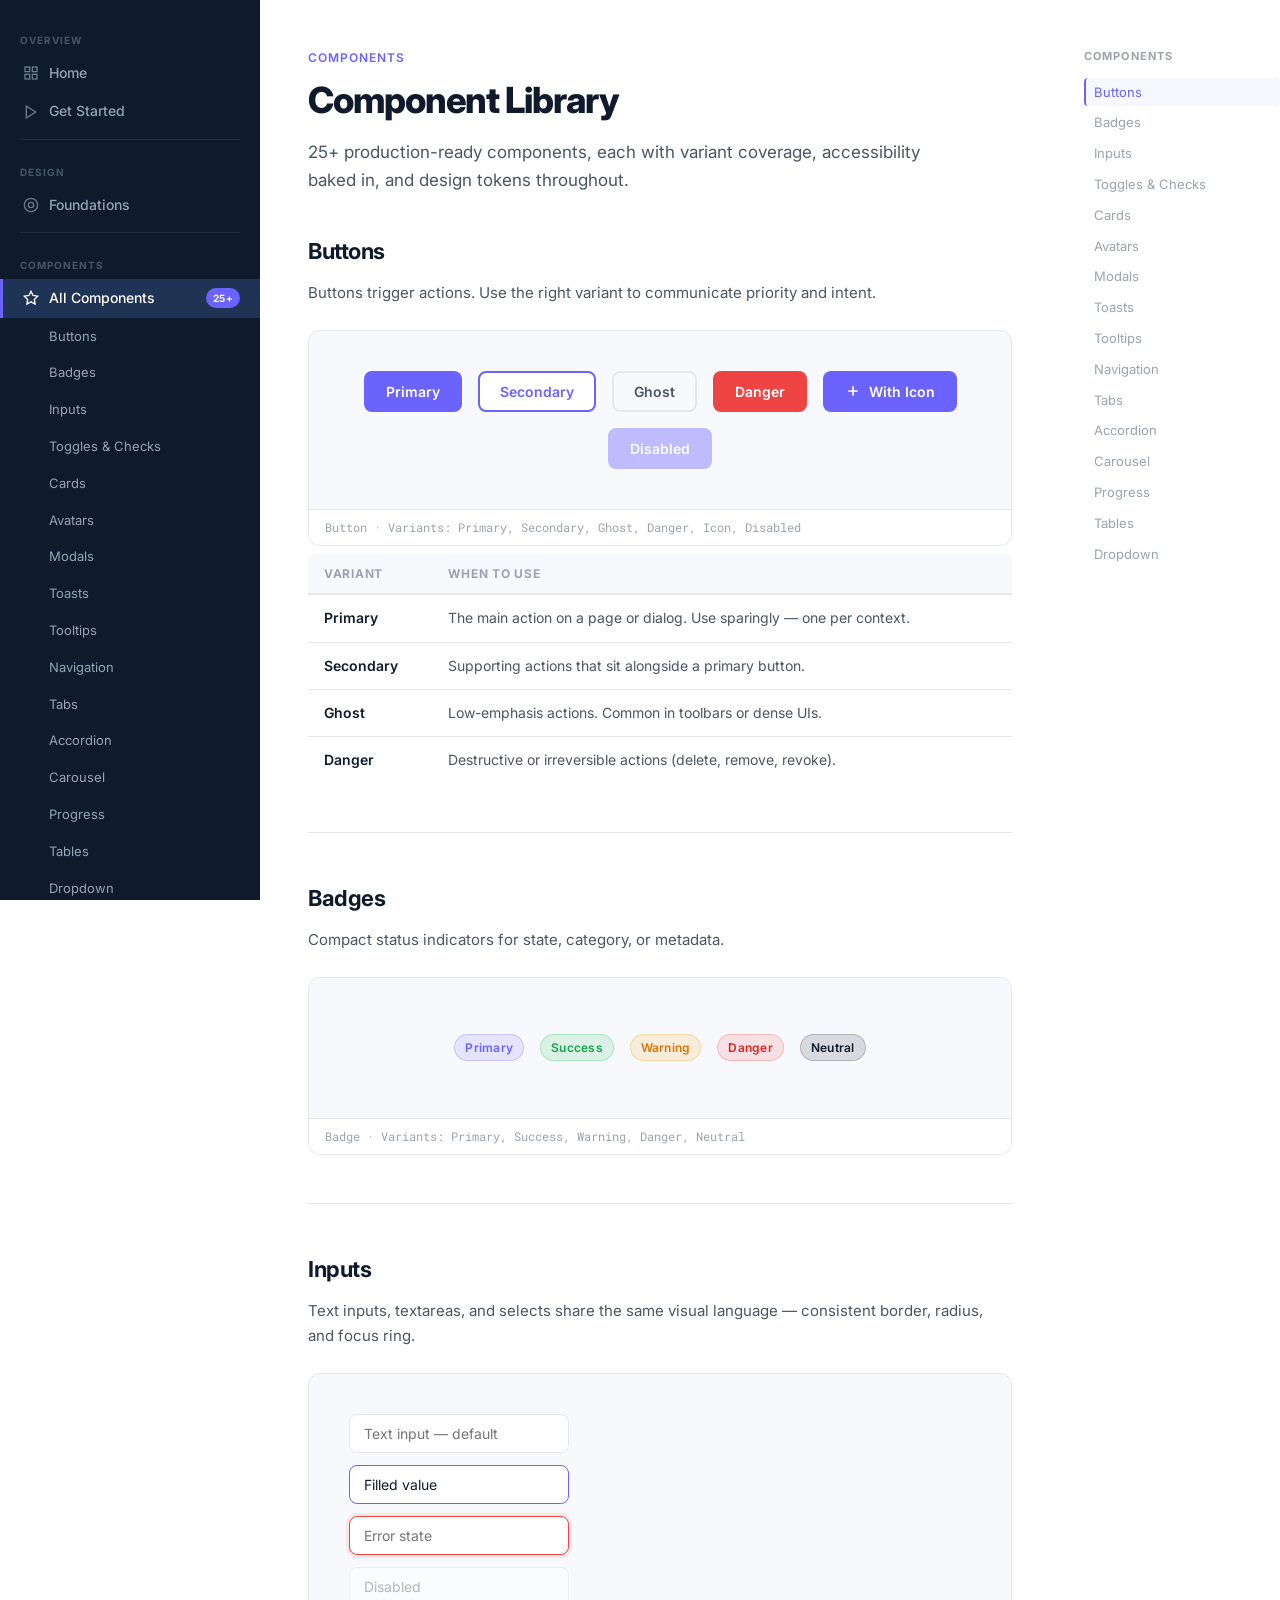
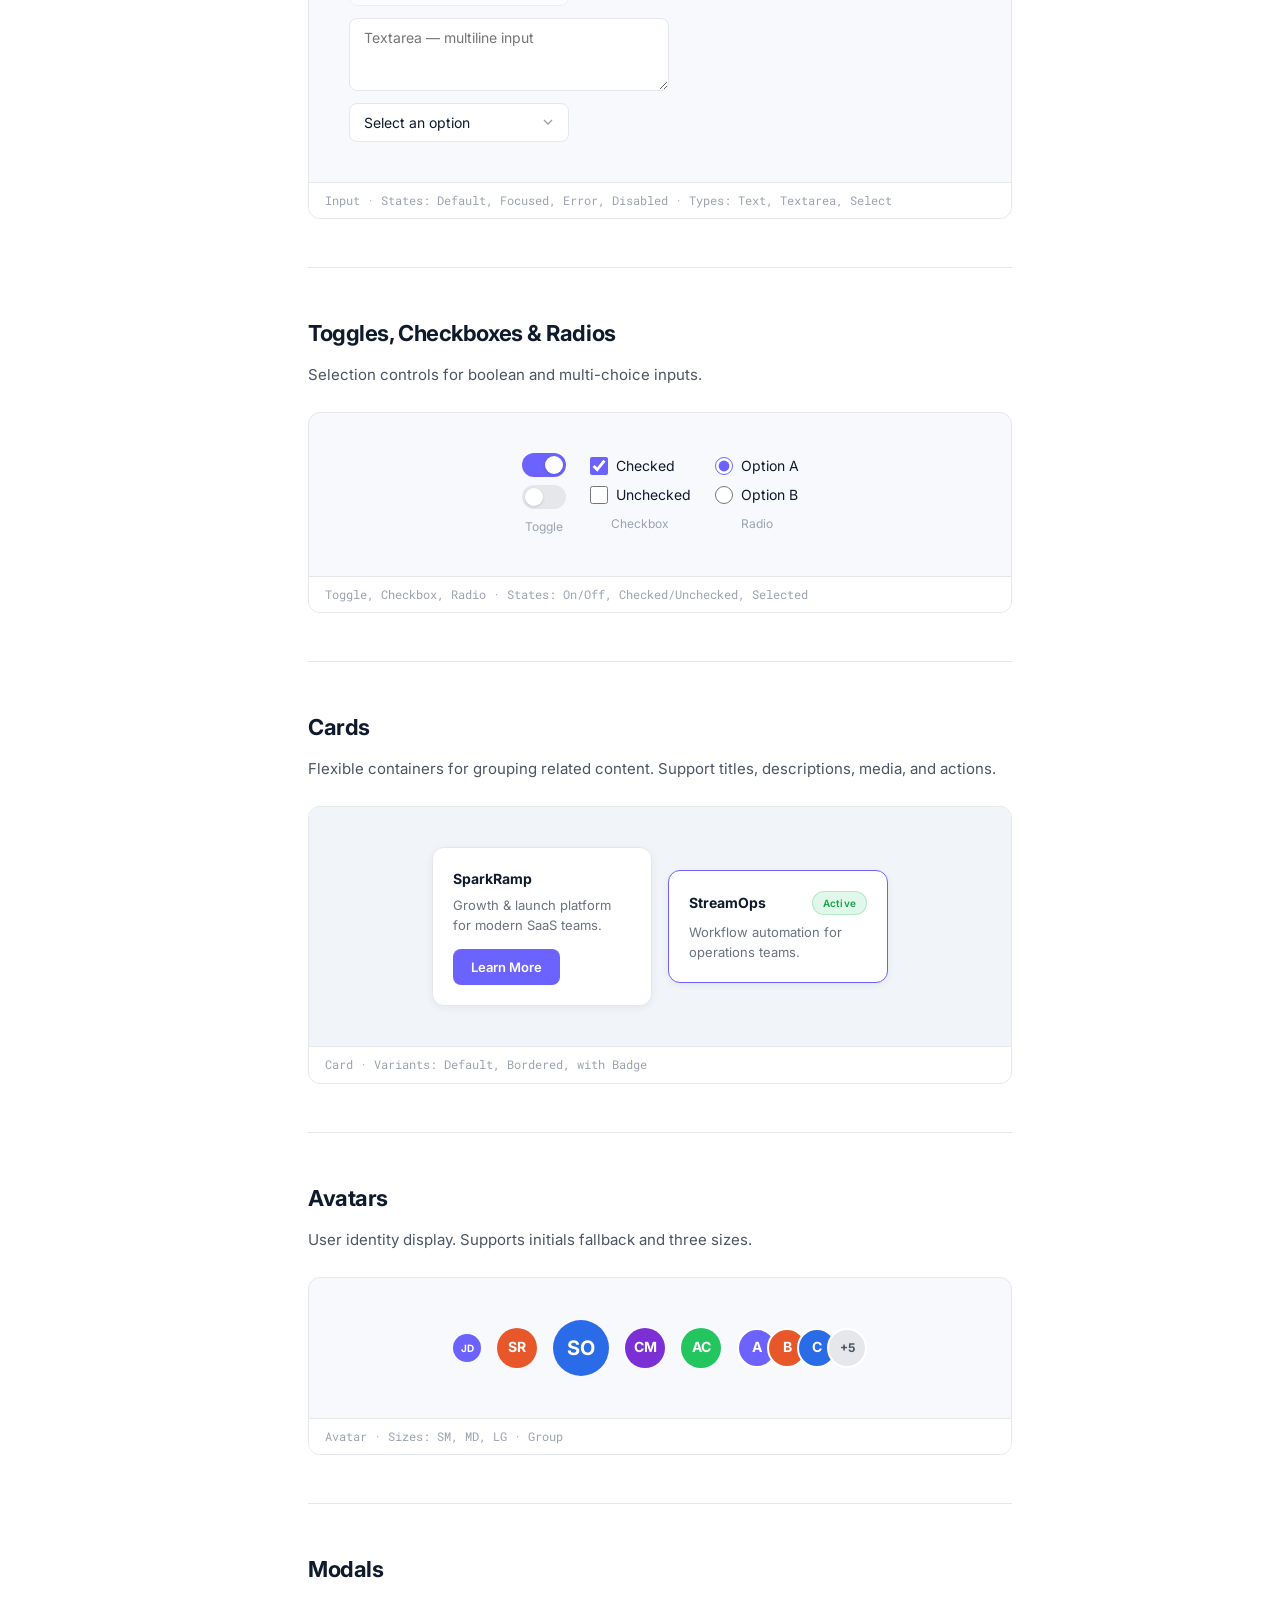
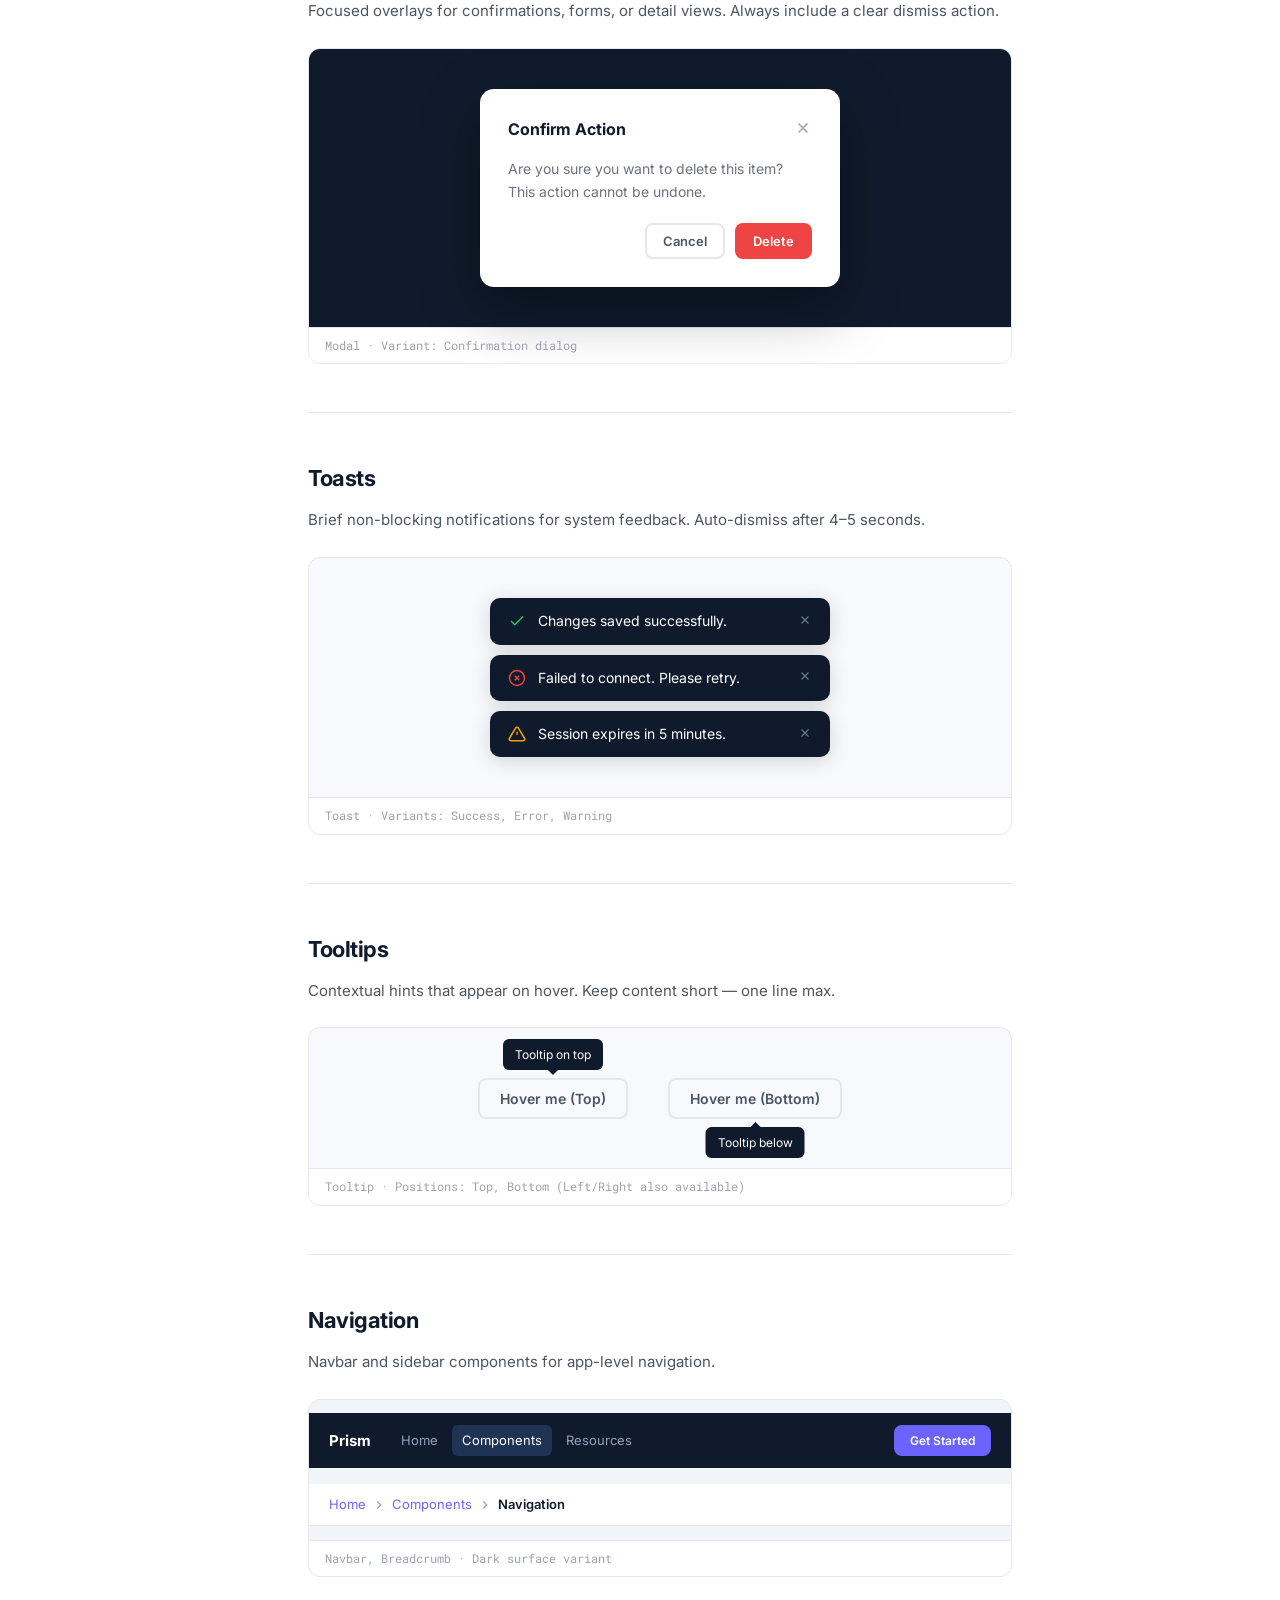
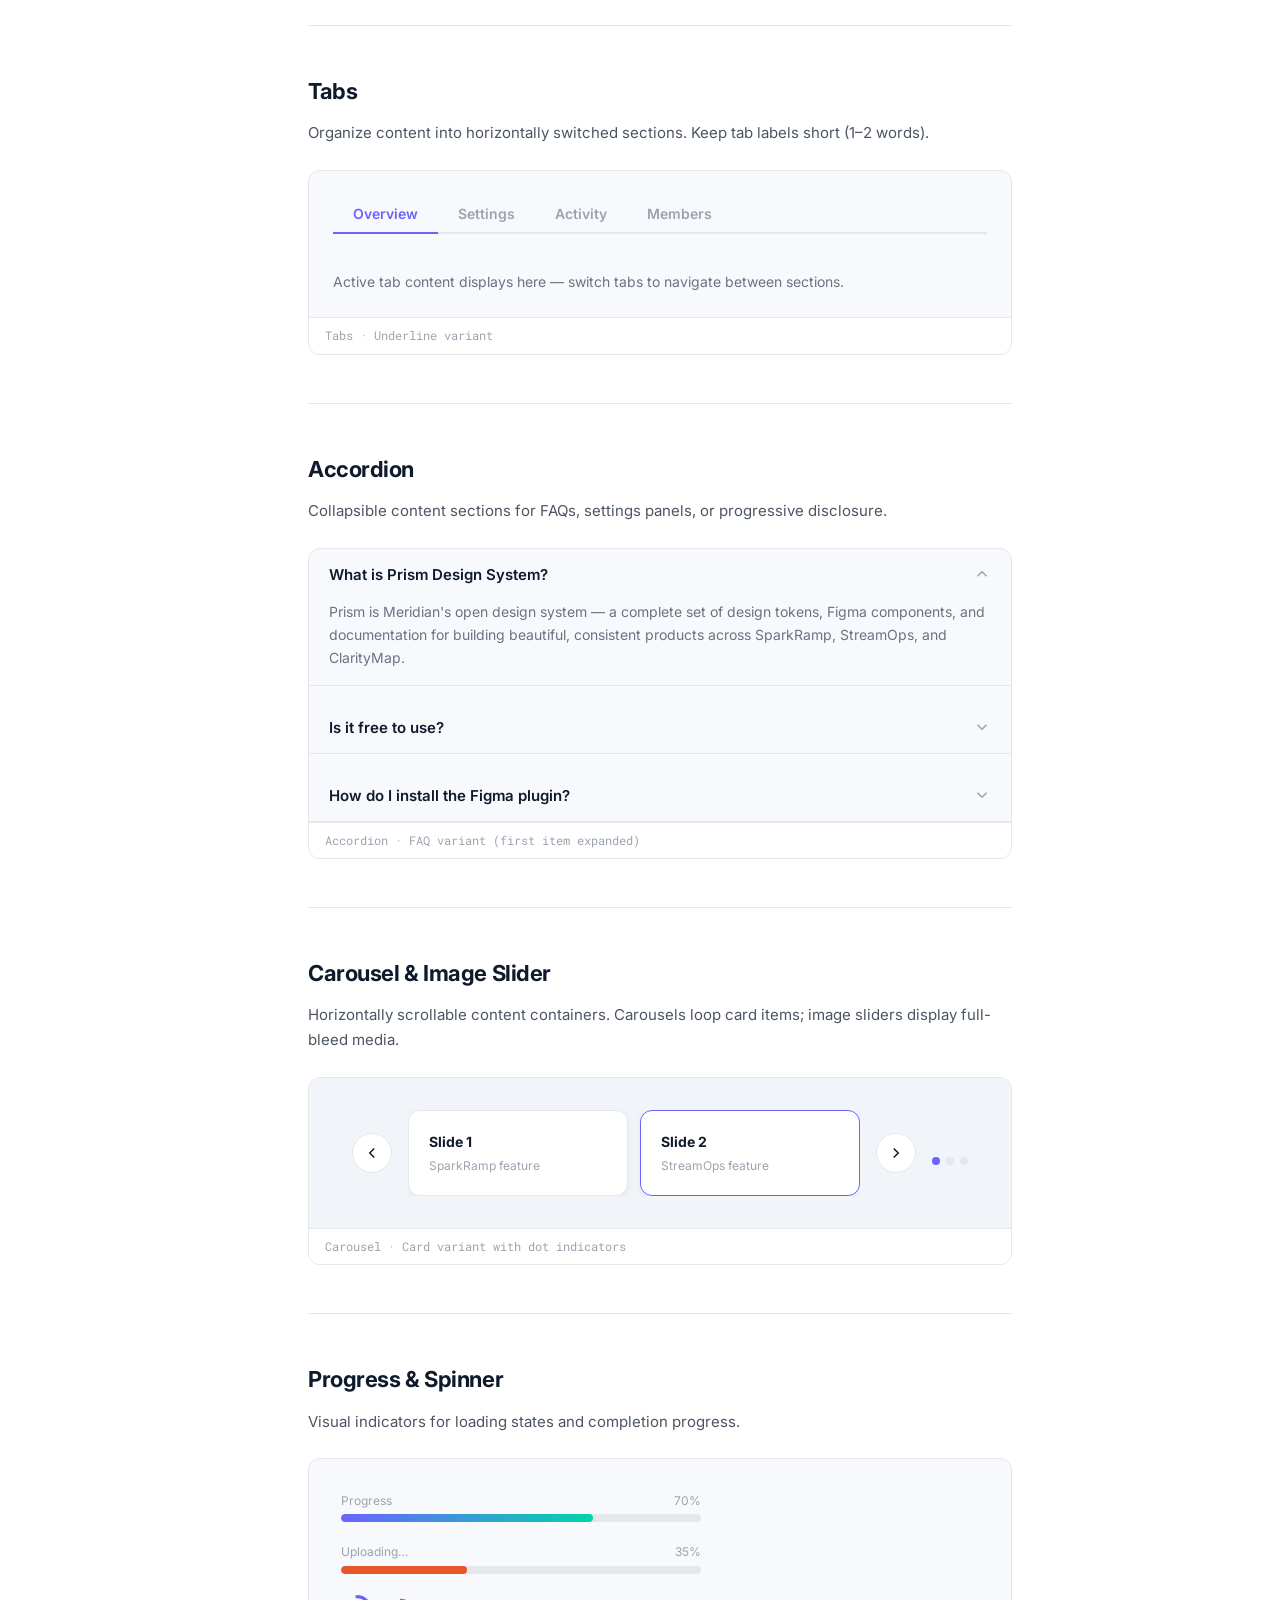
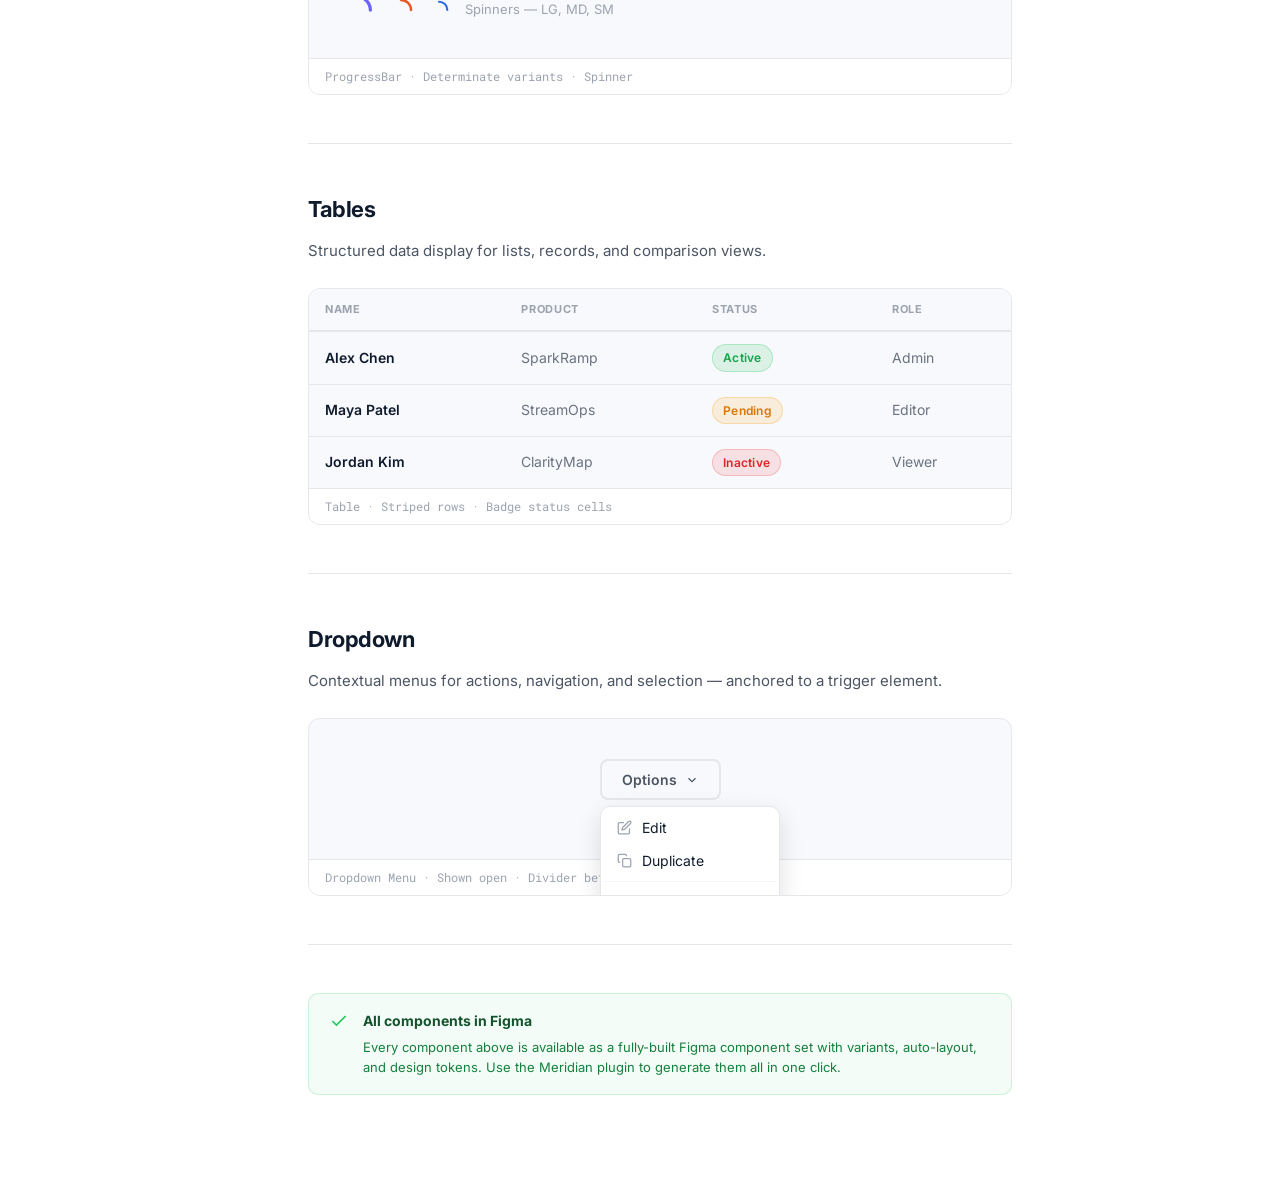
==== commit f07d0788: "Remove top navigation bar from all pages Co-Authored-By: Claude Sonnet 4.6 <noreply@anthropic.com>" ====
--- a/components.html
+++ b/components.html
@@ -11,36 +11,6 @@
   <link rel="stylesheet" href="css/styles.css">
 </head>
 <body>
-
-<header class="topbar">
-  <div class="topbar-left">
-    <button class="menu-toggle" id="menuToggle" aria-label="Toggle sidebar">
-      <svg viewBox="0 0 24 24" fill="none" stroke="currentColor" stroke-width="2"><line x1="3" y1="6" x2="21" y2="6"/><line x1="3" y1="12" x2="21" y2="12"/><line x1="3" y1="18" x2="21" y2="18"/></svg>
-    </button>
-    <a class="topbar-logo" href="index.html">
-      <div class="topbar-logo-mark">
-        <svg viewBox="0 0 24 24" fill="none" stroke="white" stroke-width="2.5"><polygon points="12 2 15.09 8.26 22 9.27 17 14.14 18.18 21.02 12 17.77 5.82 21.02 7 14.14 2 9.27 8.91 8.26 12 2"/></svg>
-      </div>
-      <span class="topbar-logo-name">Prism</span>
-      <span class="topbar-logo-version">v1.0</span>
-    </a>
-  </div>
-  <div class="topbar-center">
-    <div class="search-bar">
-      <svg width="16" height="16" viewBox="0 0 24 24" fill="none" stroke="currentColor" stroke-width="2"><circle cx="11" cy="11" r="8"/><line x1="21" y1="21" x2="16.65" y2="16.65"/></svg>
-      <input type="text" id="searchInput" placeholder="Search components, tokens, patterns…">
-      <span class="search-shortcut">⌘K</span>
-    </div>
-  </div>
-  <div class="topbar-right">
-    <a class="topbar-link" href="get-started.html">Get Started</a>
-    <a class="topbar-link" href="components.html">Components</a>
-    <a class="topbar-github" href="https://github.com/svesplana/Prism-Design-System" target="_blank">
-      <svg viewBox="0 0 24 24" fill="currentColor"><path d="M12 2C6.477 2 2 6.484 2 12.017c0 4.425 2.865 8.18 6.839 9.504.5.092.682-.217.682-.483 0-.237-.008-.868-.013-1.703-2.782.605-3.369-1.343-3.369-1.343-.454-1.158-1.11-1.466-1.11-1.466-.908-.62.069-.608.069-.608 1.003.07 1.531 1.032 1.531 1.032.892 1.53 2.341 1.088 2.91.832.092-.647.35-1.088.636-1.338-2.22-.253-4.555-1.113-4.555-4.951 0-1.093.39-1.988 1.029-2.688-.103-.253-.446-1.272.098-2.65 0 0 .84-.27 2.75 1.026A9.564 9.564 0 0112 6.844c.85.004 1.705.115 2.504.337 1.909-1.296 2.747-1.027 2.747-1.027.546 1.379.202 2.398.1 2.651.64.7 1.028 1.595 1.028 2.688 0 3.848-2.339 4.695-4.566 4.943.359.309.678.92.678 1.855 0 1.338-.012 2.419-.012 2.747 0 .268.18.58.688.482A10.019 10.019 0 0022 12.017C22 6.484 17.522 2 12 2z"/></svg>
-      GitHub
-    </a>
-  </div>
-</header>
 
 <div class="sidebar-overlay" id="sidebarOverlay"></div>
 
--- a/css/styles.css
+++ b/css/styles.css
@@ -34,7 +34,7 @@
 
   /* Sidebar */
   --sidebar-width: 260px;
-  --topbar-height: 60px;
+  --topbar-height: 0px;
 
   /* Typography */
   --font-sans: 'Inter', -apple-system, BlinkMacSystemFont, 'Segoe UI', sans-serif;
